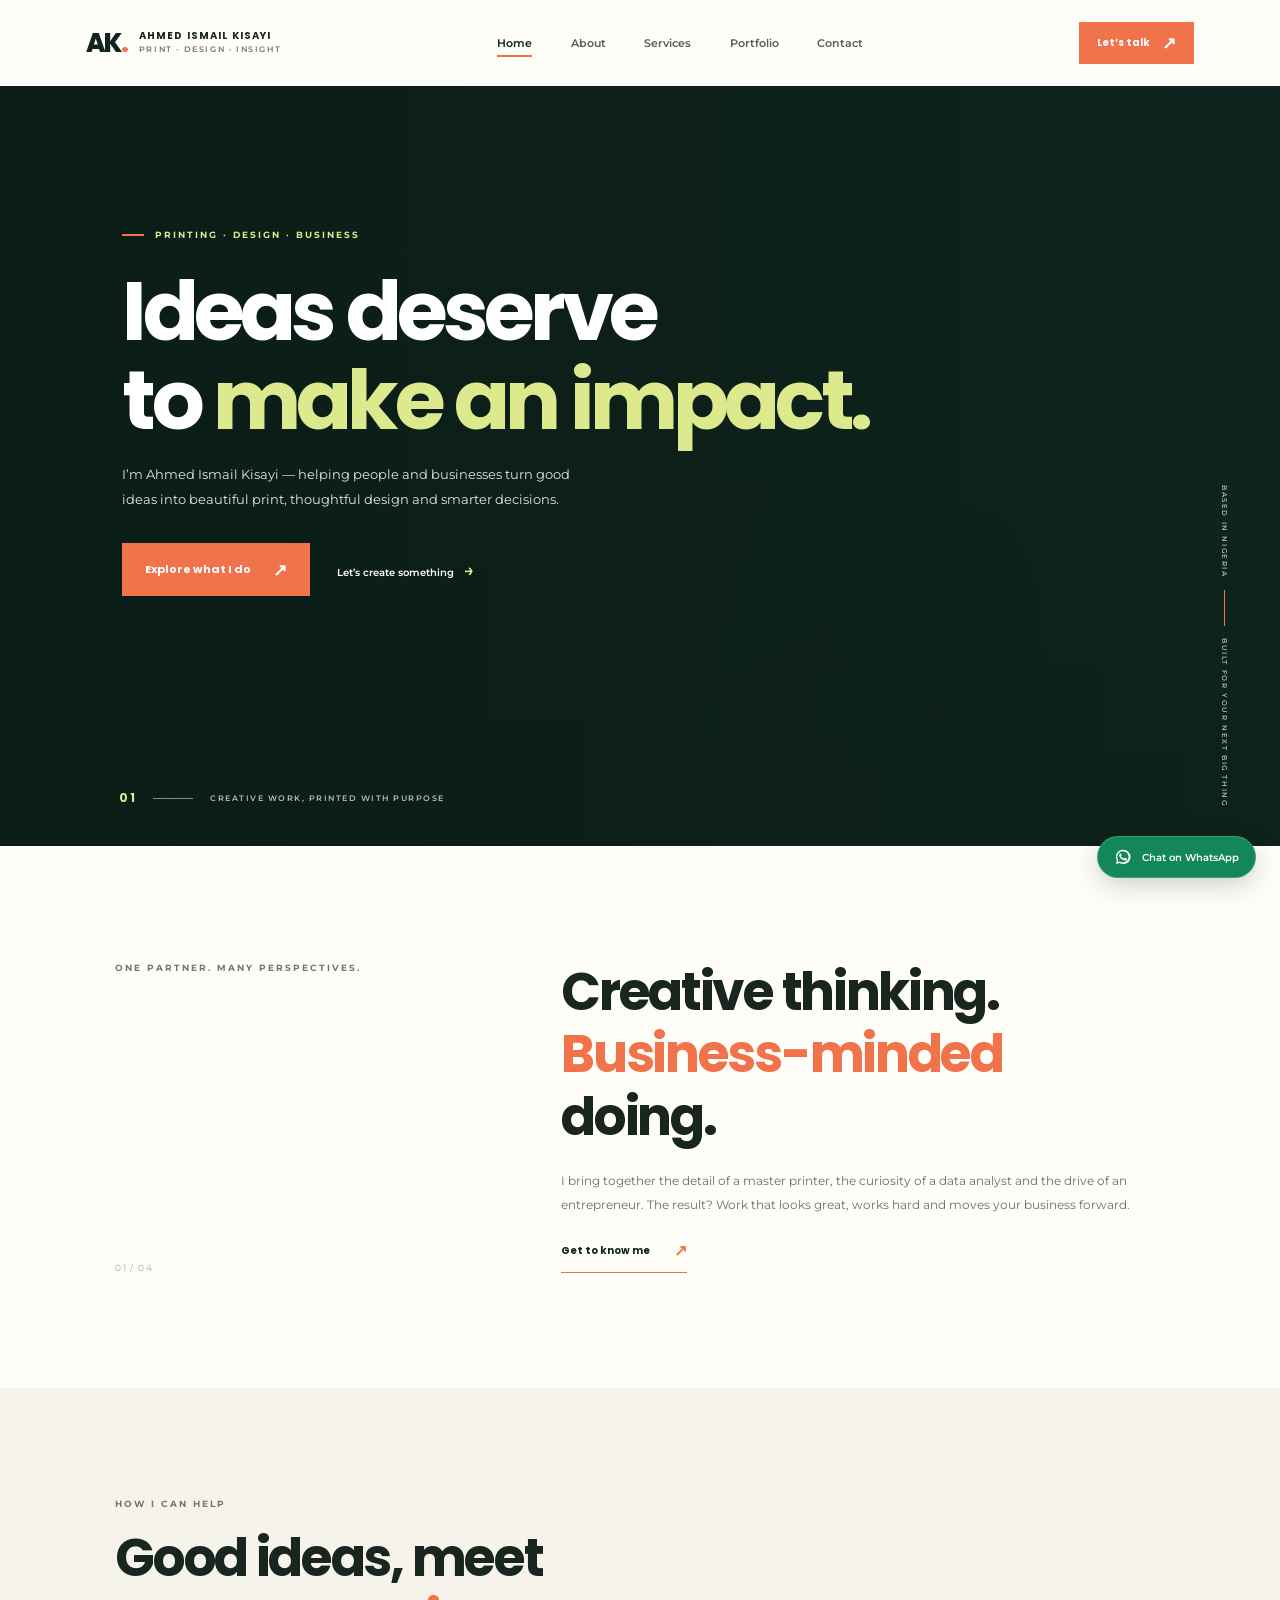
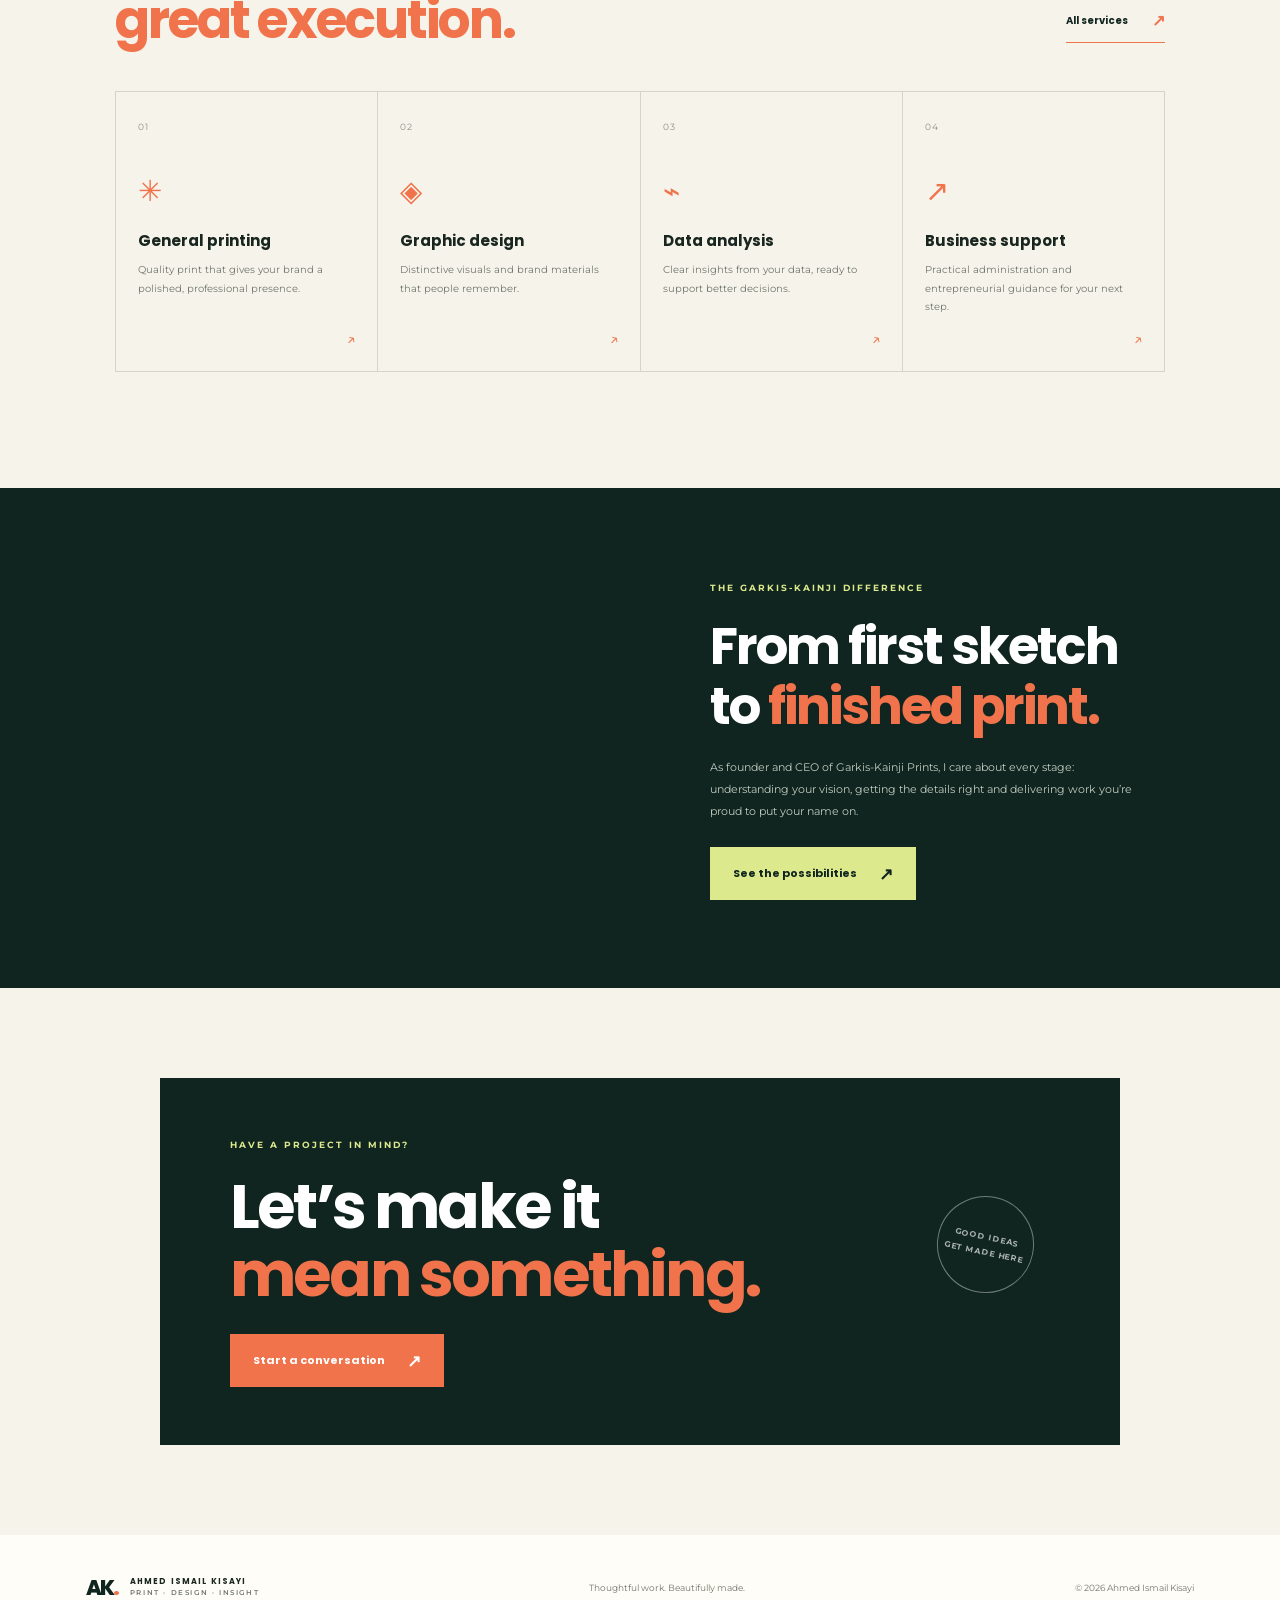
==== index.html @ 444ff862 "first commit" ====
<!doctype html>
<html lang="en">
<head>
  <meta charset="utf-8">
  <meta name="viewport" content="width=device-width, initial-scale=1">
  <meta name="theme-color" content="#10251f">
  <meta name="description" content="Meet Ahmed Ismail Kisayi — data analyst, graphic designer, master printer, entrepreneur and founder of Garkis-Kainji Prints.">
  <title>Ahmed Ismail Kisayi | Creative business, made clearer</title>
  <link rel="preconnect" href="https://fonts.googleapis.com">
  <link rel="preconnect" href="https://fonts.gstatic.com" crossorigin>
  <link href="https://fonts.googleapis.com/css2?family=Montserrat:wght@400;500;600;700;800&family=Poppins:wght@400;500;600;700;800&display=swap" rel="stylesheet">
  <link rel="stylesheet" href="styles.css">
  <script src="script.js" defer></script>
</head>
<body data-page="home">
  <header class="site-header">
    <a class="brand" href="index.html" aria-label="Ahmed Ismail Kisayi home"><span class="brand-mark">AK<span>.</span></span><span class="brand-name">AHMED ISMAIL KISAYI<small>PRINT · DESIGN · INSIGHT</small></span></a>
    <button class="menu-toggle" aria-label="Open navigation" aria-expanded="false"><span></span><span></span></button>
    <nav class="main-nav" aria-label="Main navigation">
      <a class="active" href="index.html">Home</a><a href="about.html">About</a><a href="services.html">Services</a><a href="portfolio.html">Portfolio</a><a href="contact.html">Contact</a>
    </nav>
    <button class="button button-small header-cta" data-open-contact>Let’s talk <span>↗</span></button>
  </header>
  <main>
    <section class="hero">
      <div class="hero-slides" aria-hidden="true">
        <div class="hero-slide is-active" style="background-image:url('https://images.unsplash.com/photo-1504274066651-8d31a536b11a?auto=format&fit=crop&w=2000&q=85')"></div>
        <div class="hero-slide" style="background-image:url('https://images.unsplash.com/photo-1544816155-12df9643f363?auto=format&fit=crop&w=2000&q=85')"></div>
        <div class="hero-slide" style="background-image:url('https://images.unsplash.com/photo-1611532736597-de2d4265fba3?auto=format&fit=crop&w=2000&q=85')"></div>
      </div>
      <div class="hero-shade"></div>
      <div class="hero-content">
        <p class="eyebrow hero-eyebrow"><span></span> PRINTING · DESIGN · BUSINESS</p>
        <h1>Ideas deserve<br>to <em>make an impact.</em></h1>
        <p class="hero-copy">I’m Ahmed Ismail Kisayi — helping people and businesses turn good ideas into beautiful print, thoughtful design and smarter decisions.</p>
        <div class="hero-actions"><a class="button" href="services.html">Explore what I do <span>↗</span></a><button class="text-button" data-open-contact>Let’s create something <span>→</span></button></div>
        <div class="hero-index"><span class="slide-count">01</span><span class="slide-rule"></span><span>CREATIVE WORK, PRINTED WITH PURPOSE</span></div>
      </div>
      <div class="hero-aside"><span>BASED IN NIGERIA</span><span class="aside-line"></span><span>BUILT FOR YOUR NEXT BIG THING</span></div>
    </section>
    <section class="intro section-pad">
      <div class="intro-label reveal"><span class="eyebrow">ONE PARTNER. MANY PERSPECTIVES.</span><span class="section-number">01 / 04</span></div>
      <div class="intro-main reveal"><h2>Creative thinking.<br><em>Business-minded</em> doing.</h2><p>I bring together the detail of a master printer, the curiosity of a data analyst and the drive of an entrepreneur. The result? Work that looks great, works hard and moves your business forward.</p><a class="inline-link" href="about.html">Get to know me <span>↗</span></a></div>
    </section>
    <section class="services-preview section-pad">
      <div class="section-heading reveal"><div><span class="eyebrow">HOW I CAN HELP</span><h2>Good ideas, meet<br><em>great execution.</em></h2></div><a class="inline-link" href="services.html">All services <span>↗</span></a></div>
      <div class="service-grid">
        <a class="service-card reveal" href="services.html#printing"><span class="service-no">01</span><span class="service-icon">✳</span><h3>General printing</h3><p>Quality print that gives your brand a polished, professional presence.</p><span class="card-arrow">↗</span></a>
        <a class="service-card reveal" href="services.html#design"><span class="service-no">02</span><span class="service-icon">◈</span><h3>Graphic design</h3><p>Distinctive visuals and brand materials that people remember.</p><span class="card-arrow">↗</span></a>
        <a class="service-card reveal" href="services.html#data"><span class="service-no">03</span><span class="service-icon">⌁</span><h3>Data analysis</h3><p>Clear insights from your data, ready to support better decisions.</p><span class="card-arrow">↗</span></a>
        <a class="service-card reveal" href="services.html#business"><span class="service-no">04</span><span class="service-icon">↗</span><h3>Business support</h3><p>Practical administration and entrepreneurial guidance for your next step.</p><span class="card-arrow">↗</span></a>
      </div>
    </section>
    <section class="feature-band">
      <div class="feature-photo" role="img" aria-label="Creative workspace with printed materials"></div>
      <div class="feature-copy reveal"><span class="eyebrow">THE GARKIS-KAINJI DIFFERENCE</span><h2>From first sketch<br>to <em>finished print.</em></h2><p>As founder and CEO of Garkis-Kainji Prints, I care about every stage: understanding your vision, getting the details right and delivering work you’re proud to put your name on.</p><a class="button button-light" href="portfolio.html">See the possibilities <span>↗</span></a></div>
    </section>
    <section class="closing-cta section-pad">
      <div class="closing-inner reveal"><span class="eyebrow">HAVE A PROJECT IN MIND?</span><h2>Let’s make it<br><em>mean something.</em></h2><button class="button" data-open-contact>Start a conversation <span>↗</span></button><span class="closing-stamp">GOOD IDEAS<br>GET MADE HERE</span></div>
    </section>
  </main>
  <footer class="site-footer"><a class="brand footer-brand" href="index.html"><span class="brand-mark">AK<span>.</span></span><span class="brand-name">AHMED ISMAIL KISAYI<small>PRINT · DESIGN · INSIGHT</small></span></a><p>Thoughtful work. Beautifully made.</p><span>© <span data-year></span> Ahmed Ismail Kisayi</span></footer>
  <a class="whatsapp-float" href="https://wa.me/2347030203622" target="_blank" rel="noopener noreferrer" aria-label="Chat with Ahmed on WhatsApp at 07030203622"><span class="whatsapp-icon" aria-hidden="true"><svg viewBox="0 0 32 32" focusable="false"><path d="M16 3.2A12.5 12.5 0 0 0 5.2 22L3.5 28.5l6.7-1.7A12.7 12.7 0 1 0 16 3.2Zm0 22.5a10 10 0 0 1-5.1-1.4l-.4-.2-3.9 1 1-3.8-.3-.4A10 10 0 1 1 16 25.7Zm5.5-7.4c-.3-.2-1.9-.9-2.2-1s-.5-.2-.7.2-.8 1-1 1.2-.4.2-.7 0a8.4 8.4 0 0 1-2.6-1.6 9.5 9.5 0 0 1-1.8-2.2c-.2-.3 0-.5.2-.7l.5-.5c.2-.2.2-.4.3-.6.1-.2 0-.4 0-.6s-.7-1.7-1-2.3c-.2-.6-.5-.5-.7-.5h-.6c-.2 0-.6.1-.9.4s-1.2 1.2-1.2 2.8 1.2 3.2 1.4 3.4c.2.2 2.4 3.7 5.8 5.1.8.4 1.5.6 2 .7.9.3 1.7.2 2.3.1.7-.1 1.9-.8 2.2-1.5.3-.8.3-1.4.2-1.5s-.2-.2-.5-.4Z"/></svg></span><span>Chat on WhatsApp</span></a>
  <div class="contact-modal" role="dialog" aria-modal="true" aria-labelledby="modal-title" aria-hidden="true"><div class="modal-backdrop" data-close-contact></div><div class="modal-card"><button class="modal-close" aria-label="Close contact form" data-close-contact>×</button><span class="eyebrow">LET’S TALK ABOUT IT</span><h2 id="modal-title">What are you<br><em>bringing to life?</em></h2><p>Tell me a little about your project and I’ll get back to you.</p><form class="contact-form"><label>Your name<input name="name" autocomplete="name" required placeholder="Name"></label><label>Email address<input type="email" name="email" autocomplete="email" required placeholder="you@example.com"></label><label>What do you have in mind?<textarea name="message" rows="3" required placeholder="A print project, design, data question..."></textarea></label><button class="button" type="submit">Send via WhatsApp <span>↗</span></button><small class="form-note">Your message opens in WhatsApp so you can send it directly.</small></form></div></div>
</body>
</html>
---- styles.css ----
:root {
  --forest: #10251f;
  --forest-soft: #18342c;
  --cream: #f6f3ea;
  --paper: #fffdf7;
  --orange: #f0734c;
  --orange-dark: #d95835;
  --lime: #dce98c;
  --ink: #19251f;
  --muted: #71776e;
  --line: rgba(25, 37, 31, .15);
  --heading: "Poppins", sans-serif;
  --body: "Montserrat", sans-serif;
}
* { box-sizing: border-box; }
html { scroll-behavior: smooth; }
body { margin: 0; background: var(--paper); color: var(--ink); font-family: var(--body); -webkit-font-smoothing: antialiased; }
body.modal-open, body.menu-open { overflow: hidden; }
a { color: inherit; text-decoration: none; }
button, input, textarea, select { font: inherit; }
button { cursor: pointer; }
.site-header { height: 86px; padding: 0 6.7%; display: flex; align-items: center; justify-content: space-between; position: relative; z-index: 20; background: var(--paper); }
.brand { display: inline-flex; align-items: center; gap: 12px; }
.brand-mark { font: 800 26px/1 var(--heading); letter-spacing: -2px; color: var(--forest); }
.brand-mark > span { color: var(--orange); }
.brand-name { font: 700 10px/1.45 var(--heading); letter-spacing: 1.15px; }
.brand-name small { display: block; color: var(--muted); font: 600 8px/1.7 var(--body); letter-spacing: 1.6px; }
.main-nav { display: flex; align-items: center; gap: clamp(20px, 3vw, 43px); }
.main-nav a { position: relative; padding: 9px 0; color: #526057; font-size: 11px; font-weight: 600; transition: color .2s ease; }
.main-nav a::after { position: absolute; content: ""; bottom: 2px; left: 0; width: 0; height: 2px; background: var(--orange); transition: width .25s ease; }
.main-nav a:hover, .main-nav a.active { color: var(--forest); }
.main-nav a:hover::after, .main-nav a.active::after { width: 100%; }
.button { min-height: 53px; padding: 0 23px; border: 0; background: var(--orange); color: #fff; display: inline-flex; align-items: center; justify-content: center; gap: 22px; font: 700 11px var(--heading); transition: background .2s ease, transform .2s ease, box-shadow .2s ease; }
.button:hover { background: var(--orange-dark); transform: translateY(-2px); box-shadow: 0 9px 24px #d958352c; }
.button > span { font-size: 17px; }
.button-small { min-height: 42px; padding: 0 18px; gap: 12px; font-size: 10px; }
.menu-toggle { display: none; }
.hero { min-height: 670px; height: min(760px, calc(100svh - 86px)); position: relative; overflow: hidden; color: #fff; background: var(--forest); }
.hero-slides, .hero-slide, .hero-shade { position: absolute; inset: 0; }
.hero-slide { opacity: 0; background-size: cover; background-position: center; transform: scale(1.04); transition: opacity 1.1s ease, transform 7s ease; }
.hero-slide.is-active { opacity: 1; transform: scale(1); }
.hero-shade { background: linear-gradient(90deg, rgba(10, 28, 22, .9) 0%, rgba(10, 28, 22, .67) 45%, rgba(10, 28, 22, .1) 100%), linear-gradient(0deg, rgba(10, 28, 22, .28), transparent 50%); }
.hero-content { position: relative; z-index: 1; max-width: 1240px; height: 100%; margin: auto; padding: 142px 8% 100px; }
.eyebrow { font-size: 9px; font-weight: 700; letter-spacing: 2px; line-height: 1.6; }
.hero-eyebrow { color: var(--lime); display: flex; align-items: center; gap: 11px; }
.hero-eyebrow > span { width: 22px; height: 2px; background: var(--orange); }
h1, h2, h3, p { margin-top: 0; }
h1, h2, h3 { font-family: var(--heading); }
.hero h1, .page-hero h1 { margin: 25px 0 18px; font-size: clamp(50px, 6.5vw, 86px); line-height: 1.06; letter-spacing: -4.8px; }
h1 em, h2 em, blockquote em { color: var(--orange); font-style: normal; }
.hero h1 em, .page-hero h1 em { color: var(--lime); }
.hero-copy { max-width: 460px; color: #e3e8df; font-size: 13px; line-height: 1.95; }
.hero-actions { display: flex; align-items: center; gap: 27px; margin-top: 31px; }
.text-button { border: 0; background: none; padding: 10px 0; color: inherit; font: 600 10px var(--body); }
.text-button span { color: var(--lime); font-size: 17px; margin-left: 7px; }
.hero-index { position: absolute; bottom: 39px; left: 8%; display: flex; align-items: center; gap: 17px; color: #ffffffb5; font: 600 8px var(--body); letter-spacing: 1.5px; }
.slide-count { color: var(--lime); font: 700 12px var(--heading); }
.slide-rule { width: 40px; height: 1px; background: #ffffff80; }
.hero-aside { position: absolute; right: 4%; bottom: 40px; display: flex; align-items: center; gap: 12px; writing-mode: vertical-rl; color: #ffffffa6; font: 600 7px var(--body); letter-spacing: 1.6px; }
.aside-line { height: 36px; width: 1px; background: var(--orange); }
.section-pad { padding: 115px 9%; }
.intro { display: grid; grid-template-columns: .75fr 1.25fr; gap: 8%; }
.intro-label { display: flex; flex-direction: column; justify-content: space-between; align-items: flex-start; }
.intro-label .eyebrow { color: var(--muted); }
.section-number { color: #a2a69f; font-size: 9px; letter-spacing: 1.4px; }
.intro-main h2, .section-heading h2, .about-copy h2, .contact-details h2 { font-size: clamp(34px, 4.2vw, 52px); letter-spacing: -2.3px; line-height: 1.2; margin: 0 0 21px; }
.intro-main p, .about-copy p, .contact-details > p { max-width: 590px; color: #687067; font-size: 12px; line-height: 2; }
.inline-link { display: inline-flex; gap: 24px; align-items: center; padding: 9px 0; border-bottom: 1px solid var(--orange); color: var(--forest); font: 700 10px var(--heading); }
.inline-link span { color: var(--orange); font-size: 16px; }
.services-preview { background: var(--cream); padding-top: 104px; padding-bottom: 116px; }
.section-heading { display: flex; justify-content: space-between; align-items: end; margin-bottom: 40px; }
.section-heading .eyebrow { color: var(--muted); }
.section-heading h2 { margin: 15px 0 0; }
.section-heading > .inline-link { margin-bottom: 8px; }
.service-grid { display: grid; grid-template-columns: repeat(4, 1fr); border-top: 1px solid var(--line); border-left: 1px solid var(--line); }
.service-card { min-height: 280px; padding: 23px 22px 25px; border-right: 1px solid var(--line); border-bottom: 1px solid var(--line); position: relative; transition: background .3s ease, transform .3s ease; }
.service-card:hover { background: var(--paper); transform: translateY(-5px); }
.service-no { color: #8b9289; font-size: 9px; letter-spacing: 1px; }
.service-icon { display: block; margin-top: 36px; color: var(--orange); font: 400 29px var(--heading); }
.service-card h3 { margin: 16px 0 9px; font-size: 15px; }
.service-card p { color: var(--muted); font-size: 10px; line-height: 1.85; }
.card-arrow { position: absolute; right: 21px; bottom: 22px; color: var(--orange); font-size: 17px; }
.feature-band { display: grid; grid-template-columns: 1fr 1fr; min-height: 500px; background: var(--forest); color: white; }
.feature-photo { min-height: 430px; background: url("https://images.unsplash.com/photo-1494438639946-1ebd1d20bf85?auto=format&fit=crop&w=1200&q=85") center/cover; }
.feature-copy { align-self: center; padding: 75px 11%; }
.feature-copy .eyebrow { color: var(--lime); }
.feature-copy h2 { margin: 20px 0; font-size: clamp(36px, 4vw, 52px); line-height: 1.18; letter-spacing: -2px; }
.feature-copy p { color: #c0cbc1; max-width: 430px; font-size: 11px; line-height: 2; margin-bottom: 25px; }
.button-light { background: var(--lime); color: var(--forest); }
.button-light:hover { background: #e9f5a9; }
.closing-cta { padding-top: 90px; padding-bottom: 90px; background: var(--cream); }
.closing-inner { position: relative; max-width: 960px; margin: auto; padding: 55px 70px 58px; background: var(--forest); color: white; overflow: hidden; }
.closing-inner .eyebrow { color: var(--lime); }
.closing-inner h2 { margin: 20px 0 25px; font-size: clamp(39px, 5vw, 62px); line-height: 1.1; letter-spacing: -2.8px; }
.closing-stamp { position: absolute; right: 9%; top: 32%; border: 1px solid #ffffff65; width: 97px; height: 97px; border-radius: 50%; display: grid; place-content: center; text-align: center; font: 700 8px/1.8 var(--body); letter-spacing: 1px; color: #ffffffa6; transform: rotate(12deg); }
.site-footer { min-height: 105px; padding: 24px 6.7%; display: flex; align-items: center; justify-content: space-between; gap: 20px; background: var(--paper); }
.footer-brand .brand-mark { font-size: 21px; }
.footer-brand .brand-name { font-size: 8px; }
.footer-brand .brand-name small { font-size: 7px; }
.site-footer > p, .site-footer > span { margin: 0; color: var(--muted); font-size: 9px; }
.whatsapp-float { position: fixed; z-index: 15; right: 24px; bottom: 22px; display: flex; align-items: center; gap: 10px; padding: 11px 16px; border: 1px solid #ffffff30; border-radius: 30px; background: #13875a; color: white; font: 600 10px var(--body); box-shadow: 0 8px 24px #10251f30; transition: transform .2s ease, background .2s ease; }
.whatsapp-float:hover { transform: translateY(-3px); background: #0c754b; }
.whatsapp-icon { display: inline-flex; width: 18px; height: 18px; }
.whatsapp-icon svg { width: 100%; height: 100%; fill: currentColor; }
.page-hero { min-height: 470px; padding: 106px 10% 80px; position: relative; overflow: hidden; display: flex; align-items: center; color: white; background-color: var(--forest); background-position: center; background-size: cover; }
.page-hero::before { content: ""; position: absolute; inset: 0; background: linear-gradient(90deg, rgba(10,28,22,.91), rgba(10,28,22,.58) 64%, rgba(10,28,22,.25)); }
.about-hero { background-image: url("https://images.unsplash.com/photo-1513364776144-60967b0f800f?auto=format&fit=crop&w=1800&q=85"); }
.services-hero { background-image: url("https://images.unsplash.com/photo-1544816155-12df9643f363?auto=format&fit=crop&w=1800&q=85"); }
.portfolio-hero { background-image: url("https://images.unsplash.com/photo-1504274066651-8d31a536b11a?auto=format&fit=crop&w=1800&q=85"); }
.contact-hero { background-image: url("https://images.unsplash.com/photo-1497366754035-f200968a6e72?auto=format&fit=crop&w=1800&q=85"); }
.page-hero-content { position: relative; z-index: 1; }
.page-hero-content .eyebrow { color: var(--lime); }
.page-hero h1 { font-size: clamp(48px, 6vw, 74px); margin: 18px 0 13px; }
.page-hero-content > p { max-width: 470px; color: #e0e7df; font-size: 12px; line-height: 1.9; }
.page-hero-index { position: absolute; z-index: 1; right: 9%; bottom: 36px; color: #ffffffa3; font: 700 8px var(--body); letter-spacing: 1.5px; }
.about-story { display: grid; grid-template-columns: .9fr 1.1fr; align-items: center; gap: 9%; }
.about-image { min-height: 440px; background: url("https://images.unsplash.com/photo-1513364776144-60967b0f800f?auto=format&fit=crop&w=1100&q=85") center/cover; }
.about-copy .eyebrow, .contact-details .eyebrow { color: var(--muted); }
.about-copy h2 { margin-top: 18px; }
.about-copy p { font-size: 11px; margin-bottom: 14px; }
.about-copy .inline-link { margin-top: 12px; }
.values-section { background: var(--cream); }
.values-grid { display: grid; grid-template-columns: repeat(3,1fr); border-top: 1px solid var(--line); }
.value-card { padding: 24px 28px 12px 0; }
.value-card + .value-card { padding-left: 28px; border-left: 1px solid var(--line); }
.value-card > span { color: var(--orange); font: 700 10px var(--heading); }
.value-card h3 { margin: 25px 0 10px; font-size: 17px; }
.value-card p { max-width: 260px; color: var(--muted); font-size: 10px; line-height: 1.9; }
.about-quote { padding: 95px 20px 100px; text-align: center; background: var(--forest); color: white; }
.quote-mark { color: var(--orange); font: 700 66px/1 var(--heading); }
.about-quote blockquote { margin: 13px auto 24px; font: 600 clamp(27px, 4vw, 43px)/1.35 var(--heading); letter-spacing: -1px; }
.about-quote .eyebrow { color: var(--lime); }
.services-detail { padding-top: 55px; padding-bottom: 70px; }
.service-detail { display: grid; grid-template-columns: 42px 1fr .8fr; gap: 4%; align-items: center; padding: 58px 0; border-bottom: 1px solid var(--line); scroll-margin-top: 20px; }
.service-detail.reverse { grid-template-columns: 42px .8fr 1fr; }
.service-detail.reverse > div:nth-child(2) { grid-column: 3; grid-row: 1; }
.service-detail.reverse .detail-image { grid-column: 2; grid-row: 1; }
.detail-number { align-self: start; padding-top: 3px; color: var(--orange); font: 700 11px var(--heading); }
.service-detail .eyebrow { color: var(--muted); font-size: 8px; }
.service-detail h2 { margin: 12px 0; font-size: 30px; letter-spacing: -1px; }
.service-detail p { max-width: 465px; margin-bottom: 15px; color: var(--muted); font-size: 10px; line-height: 1.9; }
.service-detail ul { display: grid; grid-template-columns: repeat(2, 1fr); gap: 9px 14px; padding: 0; list-style: none; }
.service-detail li { color: #4f5950; font-size: 9px; line-height: 1.6; }
.service-detail li::before { content: "↗"; margin-right: 7px; color: var(--orange); }
.detail-image { min-height: 280px; background-position: center; background-size: cover; }
.print-image { background-image: url("https://images.unsplash.com/photo-1544816155-12df9643f363?auto=format&fit=crop&w=1000&q=85"); }
.design-image { background-image: url("https://images.unsplash.com/photo-1504274066651-8d31a536b11a?auto=format&fit=crop&w=1000&q=85"); }
.data-image { background-image: url("https://images.unsplash.com/photo-1460925895917-afdab827c52f?auto=format&fit=crop&w=1000&q=85"); }
.business-image { background-image: url("https://images.unsplash.com/photo-1497366754035-f200968a6e72?auto=format&fit=crop&w=1000&q=85"); }
.portfolio-intro { display: grid; grid-template-columns: 1fr 1fr; gap: 10%; align-items: end; padding-bottom: 50px; }
.portfolio-intro .eyebrow { color: var(--muted); }
.portfolio-intro h2 { margin: 15px 0 0; font-size: clamp(34px,4.3vw,51px); line-height: 1.2; letter-spacing: -2px; }
.portfolio-intro > p { max-width: 470px; margin-bottom: 4px; color: var(--muted); font-size: 11px; line-height: 2; }
.portfolio-grid { display: grid; grid-template-columns: 1fr 1fr; gap: 65px 30px; padding-top: 20px; padding-bottom: 100px; }
.portfolio-item { min-width: 0; }
.portfolio-large { padding-top: 90px; }
.portfolio-wide { grid-column: 1 / -1; width: 74%; margin: 0 auto; }
.portfolio-image { min-height: 340px; background-position: center; background-size: cover; transition: transform .5s ease; }
.portfolio-item:hover .portfolio-image { transform: scale(.985); }
.portfolio-large .portfolio-image { min-height: 410px; }
.portfolio-wide .portfolio-image { min-height: 400px; }
.work-one { background-image: url("https://images.unsplash.com/photo-1504274066651-8d31a536b11a?auto=format&fit=crop&w=1200&q=85"); }
.work-two { background-image: url("https://images.unsplash.com/photo-1544816155-12df9643f363?auto=format&fit=crop&w=1200&q=85"); }
.work-three { background-image: url("https://images.unsplash.com/photo-1513364776144-60967b0f800f?auto=format&fit=crop&w=1200&q=85"); }
.work-four { background-image: url("https://images.unsplash.com/photo-1494438639946-1ebd1d20bf85?auto=format&fit=crop&w=1400&q=85"); }
.portfolio-caption { padding-top: 16px; }
.portfolio-caption > span { color: var(--muted); font-size: 8px; font-weight: 700; letter-spacing: 1.3px; }
.portfolio-caption h3 { margin: 8px 0 0; font-size: 17px; }
.portfolio-note { padding: 75px 20px; text-align: center; background: var(--cream); }
.portfolio-note .eyebrow { color: var(--muted); }
.portfolio-note h2 { margin: 18px 0 23px; font-size: clamp(34px,4vw,49px); line-height: 1.2; letter-spacing: -2px; }
.contact-layout { display: grid; grid-template-columns: .9fr 1.1fr; gap: 12%; align-items: start; }
.contact-details h2 { margin: 18px 0; }
.contact-details > p { margin-bottom: 30px; }
.contact-method { display: flex; align-items: center; gap: 15px; margin: 23px 0; }
.contact-method-icon { width: 43px; height: 43px; display: grid; place-content: center; border: 1px solid var(--line); color: var(--orange); font-size: 18px; }
.contact-method small, .contact-method strong { display: block; }
.contact-method small { margin-bottom: 5px; color: var(--muted); font-size: 8px; font-weight: 700; letter-spacing: 1.2px; }
.contact-method strong { font: 600 11px var(--heading); }
.contact-popup-link { margin-top: 17px; color: var(--forest); font-size: 9px; }
.contact-popup-link span { color: var(--orange); font-size: 9px; }
.contact-form { display: grid; gap: 16px; }
.contact-form label { display: grid; gap: 8px; color: var(--forest); font: 700 9px var(--heading); }
.contact-form input, .contact-form textarea, .contact-form select { width: 100%; border: 1px solid #dcded5; border-radius: 0; outline: none; background: #fffefa; padding: 13px 14px; color: var(--ink); font: 500 10px var(--body); transition: border-color .2s ease; }
.contact-form input:focus, .contact-form textarea:focus, .contact-form select:focus { border-color: var(--orange); }
.contact-form textarea { resize: vertical; min-height: 85px; }
.contact-form input::placeholder, .contact-form textarea::placeholder { color: #9da298; }
.contact-form .button { justify-self: start; }
.form-note { color: var(--muted); font-size: 8px; line-height: 1.7; }
.contact-banner { min-height: 350px; display: grid; grid-template-columns: 1fr 1fr; background: var(--forest); color: white; }
.contact-banner-photo { background: url("https://images.unsplash.com/photo-1494438639946-1ebd1d20bf85?auto=format&fit=crop&w=1200&q=85") center/cover; }
.contact-banner > div:last-child { align-self: center; padding: 45px 12%; }
.contact-banner .eyebrow { color: var(--lime); }
.contact-banner h2 { margin: 18px 0; font-size: 42px; line-height: 1.15; letter-spacing: -1.5px; }
.contact-banner .inline-link { color: white; }
.contact-modal { position: fixed; z-index: 50; inset: 0; display: grid; place-items: center; padding: 24px; visibility: hidden; opacity: 0; transition: opacity .25s ease, visibility .25s ease; }
.contact-modal.is-open { visibility: visible; opacity: 1; }
.modal-backdrop { position: absolute; inset: 0; background: #0b1d17c9; backdrop-filter: blur(5px); }
.modal-card { position: relative; width: min(100%, 500px); max-height: 90vh; overflow-y: auto; padding: 37px 42px 34px; background: var(--paper); transform: translateY(15px); transition: transform .25s ease; }
.contact-modal.is-open .modal-card { transform: translateY(0); }
.modal-close { position: absolute; right: 17px; top: 14px; border: 0; background: none; color: var(--forest); font-size: 27px; }
.modal-card > .eyebrow { color: var(--muted); }
.modal-card h2 { margin: 14px 0 9px; font-size: 34px; line-height: 1.15; letter-spacing: -1.7px; }
.modal-card > p { margin-bottom: 20px; color: var(--muted); font-size: 10px; line-height: 1.8; }
.modal-card .contact-form { gap: 12px; }
.modal-card .contact-form input, .modal-card .contact-form textarea { padding: 11px 12px; }
.modal-card .contact-form textarea { min-height: 64px; }
.modal-card .button { min-height: 47px; }
.reveal { opacity: 0; transform: translateY(25px); transition: opacity .65s ease, transform .65s cubic-bezier(.2,.7,.2,1); }
.reveal.is-visible { opacity: 1; transform: translateY(0); }
.service-grid .reveal:nth-child(2), .values-grid .reveal:nth-child(2) { transition-delay: .08s; }
.service-grid .reveal:nth-child(3), .values-grid .reveal:nth-child(3) { transition-delay: .16s; }
.service-grid .reveal:nth-child(4) { transition-delay: .24s; }
@media (prefers-reduced-motion: reduce) {
  *, *::before, *::after { scroll-behavior: auto !important; animation-duration: .01ms !important; animation-iteration-count: 1 !important; transition-duration: .01ms !important; }
  .reveal { opacity: 1; transform: none; }
}
@media (max-width: 900px) {
  .site-header { padding: 0 5%; }
  .main-nav { gap: 19px; }
  .header-cta { padding: 0 13px; }
  .hero-content { padding-left: 7%; }
  .section-pad { padding: 88px 7%; }
  .service-grid { grid-template-columns: repeat(2, 1fr); }
  .service-card { min-height: 245px; }
  .about-story { gap: 6%; }
  .about-image { min-height: 370px; }
  .service-detail, .service-detail.reverse { grid-template-columns: 35px 1fr  .75fr; gap: 3%; }
  .service-detail.reverse > div:nth-child(2) { grid-column: 2; }
  .service-detail.reverse .detail-image { grid-column: 3; }
  .detail-image { min-height: 240px; }
  .contact-layout { gap: 8%; }
}
@media (max-width: 680px) {
  .site-header { height: 72px; padding: 0 22px; }
  .brand { gap: 9px; }
  .brand-mark { font-size: 23px; }
  .brand-name { font-size: 8px; }
  .brand-name small { font-size: 7px; }
  .menu-toggle { width: 40px; height: 40px; display: grid; place-content: center; gap: 6px; border: 0; background: none; order: 3; }
  .menu-toggle span { display: block; width: 21px; height: 2px; background: var(--forest); transition: transform .2s ease; }
  .menu-toggle[aria-expanded="true"] span:first-child { transform: translateY(4px) rotate(45deg); }
  .menu-toggle[aria-expanded="true"] span:last-child { transform: translateY(-4px) rotate(-45deg); }
  .header-cta { margin-left: auto; margin-right: 9px; min-height: 37px; font-size: 9px; }
  .main-nav { position: fixed; z-index: 19; top: 72px; right: 0; left: 0; display: flex; flex-direction: column; align-items: stretch; gap: 0; padding: 10px 25px 25px; background: var(--paper); box-shadow: 0 16px 25px #10251f16; transform: translateY(-10px); visibility: hidden; opacity: 0; transition: opacity .2s ease, transform .2s ease, visibility .2s ease; }
  .main-nav.is-open { visibility: visible; opacity: 1; transform: translateY(0); }
  .main-nav a { padding: 15px 0; border-bottom: 1px solid var(--line); font-size: 12px; }
  .main-nav a::after { display: none; }
  .hero { height: min(700px, calc(100svh - 72px)); min-height: 590px; }
  .hero-shade { background: linear-gradient(90deg, #0a1c16de, #0a1c1685 75%, #0a1c164a), linear-gradient(0deg, #0a1c1650, transparent 45%); }
  .hero-content { padding: 105px 25px 100px; }
  .hero h1 { font-size: clamp(48px, 12vw, 69px); letter-spacing: -3px; }
  .hero-copy { max-width: 400px; font-size: 11px; }
  .hero-actions { align-items: flex-start; flex-direction: column; gap: 8px; }
  .hero-index { left: 25px; bottom: 26px; gap: 11px; font-size: 7px; }
  .hero-aside { right: 13px; bottom: 26px; font-size: 6px; }
  .section-pad { padding: 70px 25px; }
  .intro { grid-template-columns: 1fr; gap: 35px; }
  .intro-label { flex-direction: row; }
  .intro-main h2, .section-heading h2, .about-copy h2, .contact-details h2 { font-size: 36px; }
  .services-preview { padding-top: 70px; padding-bottom: 78px; }
  .section-heading { align-items: flex-start; flex-direction: column; gap: 20px; margin-bottom: 28px; }
  .section-heading > .inline-link { margin: 0; }
  .service-grid { grid-template-columns: repeat(2, 1fr); }
  .service-card { min-height: 235px; padding: 19px 14px 23px; }
  .service-icon { margin-top: 30px; }
  .service-card h3 { font-size: 13px; }
  .service-card p { font-size: 9px; }
  .feature-band { grid-template-columns: 1fr; }
  .feature-photo { min-height: 280px; }
  .feature-copy { padding: 55px 27px; }
  .feature-copy h2 { font-size: 41px; }
  .closing-cta { padding-top: 62px; padding-bottom: 62px; }
  .closing-inner { padding: 39px 26px 40px; }
  .closing-inner h2 { font-size: 43px; }
  .closing-stamp { width: 67px; height: 67px; right: 20px; top: 30px; font-size: 6px; }
  .site-footer { padding: 24px; flex-wrap: wrap; gap: 12px; }
  .site-footer > p { order: 3; width: 100%; }
  .site-footer > span { font-size: 8px; }
  .whatsapp-float { right: 14px; bottom: 13px; padding: 10px 12px; }
  .whatsapp-float > span:last-child { font-size: 9px; }
  .page-hero { min-height: 410px; padding: 90px 25px 70px; }
  .page-hero h1 { font-size: clamp(46px, 11vw, 64px); letter-spacing: -3px; }
  .page-hero-index { right: 25px; bottom: 24px; font-size: 7px; }
  .about-story { grid-template-columns: 1fr; gap: 35px; }
  .about-image { min-height: 300px; }
  .values-section { padding-top: 68px; padding-bottom: 65px; }
  .values-grid { grid-template-columns: 1fr; }
  .value-card, .value-card + .value-card { padding: 20px 0; border: 0; border-bottom: 1px solid var(--line); }
  .value-card h3 { margin: 13px 0 6px; }
  .value-card p { margin-bottom: 0; max-width: 360px; }
  .about-quote { padding: 70px 20px 75px; }
  .about-quote blockquote { font-size: 29px; }
  .services-detail { padding-top: 25px; padding-bottom: 40px; }
  .service-detail, .service-detail.reverse { grid-template-columns: 30px 1fr; gap: 10px; padding: 38px 0; }
  .service-detail.reverse > div:nth-child(2), .service-detail.reverse .detail-image { grid-column: 2; grid-row: auto; }
  .service-detail .detail-image, .service-detail.reverse .detail-image { grid-column: 2; min-height: 230px; margin-top: 7px; }
  .service-detail h2 { font-size: 27px; }
  .service-detail ul { gap: 8px; }
  .service-detail li { font-size: 8px; }
  .portfolio-intro { grid-template-columns: 1fr; gap: 20px; padding-bottom: 30px; }
  .portfolio-grid { grid-template-columns: 1fr; gap: 38px; padding-top: 10px; padding-bottom: 65px; }
  .portfolio-large { padding-top: 0; }
  .portfolio-wide { grid-column: auto; width: auto; }
  .portfolio-image, .portfolio-large .portfolio-image, .portfolio-wide .portfolio-image { min-height: 280px; }
  .portfolio-caption h3 { font-size: 15px; }
  .portfolio-note { padding: 60px 20px; }
  .portfolio-note h2 { font-size: 37px; }
  .contact-layout { grid-template-columns: 1fr; gap: 38px; }
  .contact-banner { grid-template-columns: 1fr; }
  .contact-banner-photo { min-height: 240px; }
  .contact-banner > div:last-child { padding: 42px 27px; }
  .contact-banner h2 { font-size: 38px; }
  .modal-card { padding: 32px 24px 27px; }
  .modal-card h2 { font-size: 31px; }
}
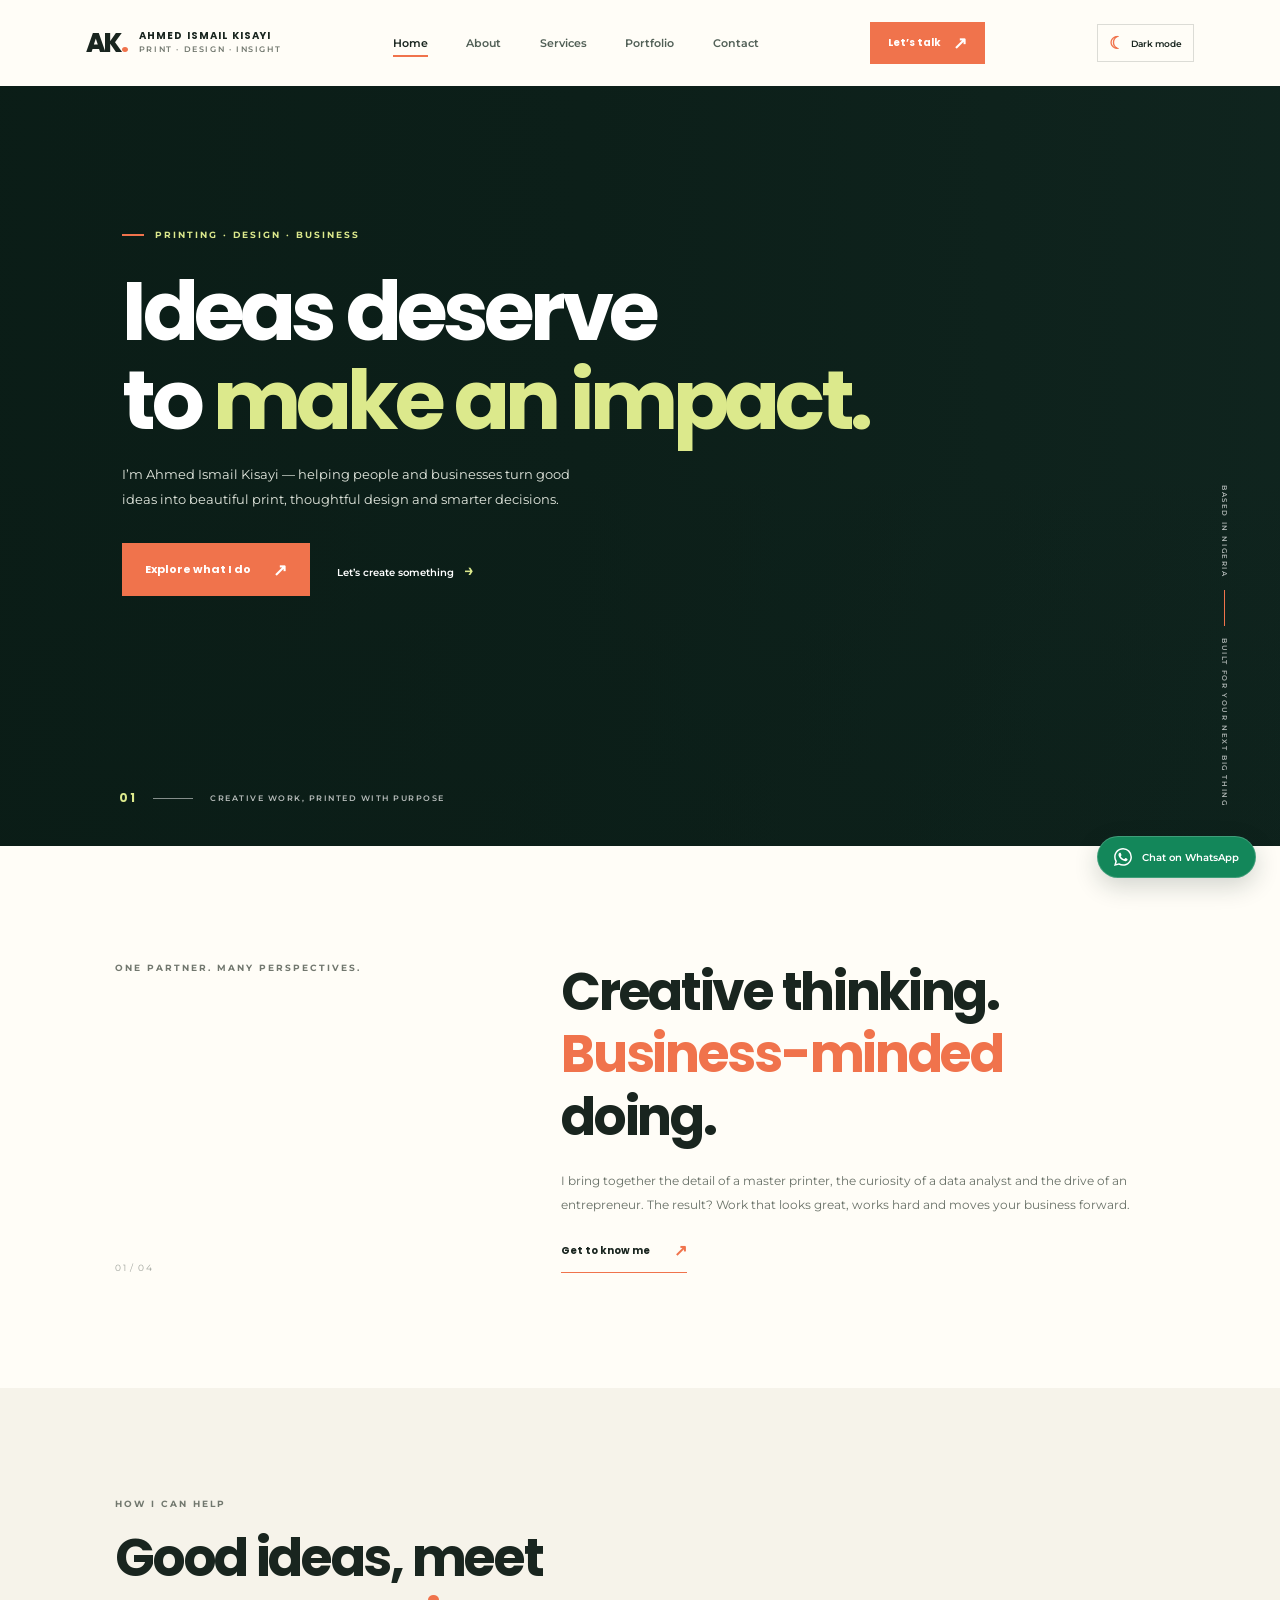
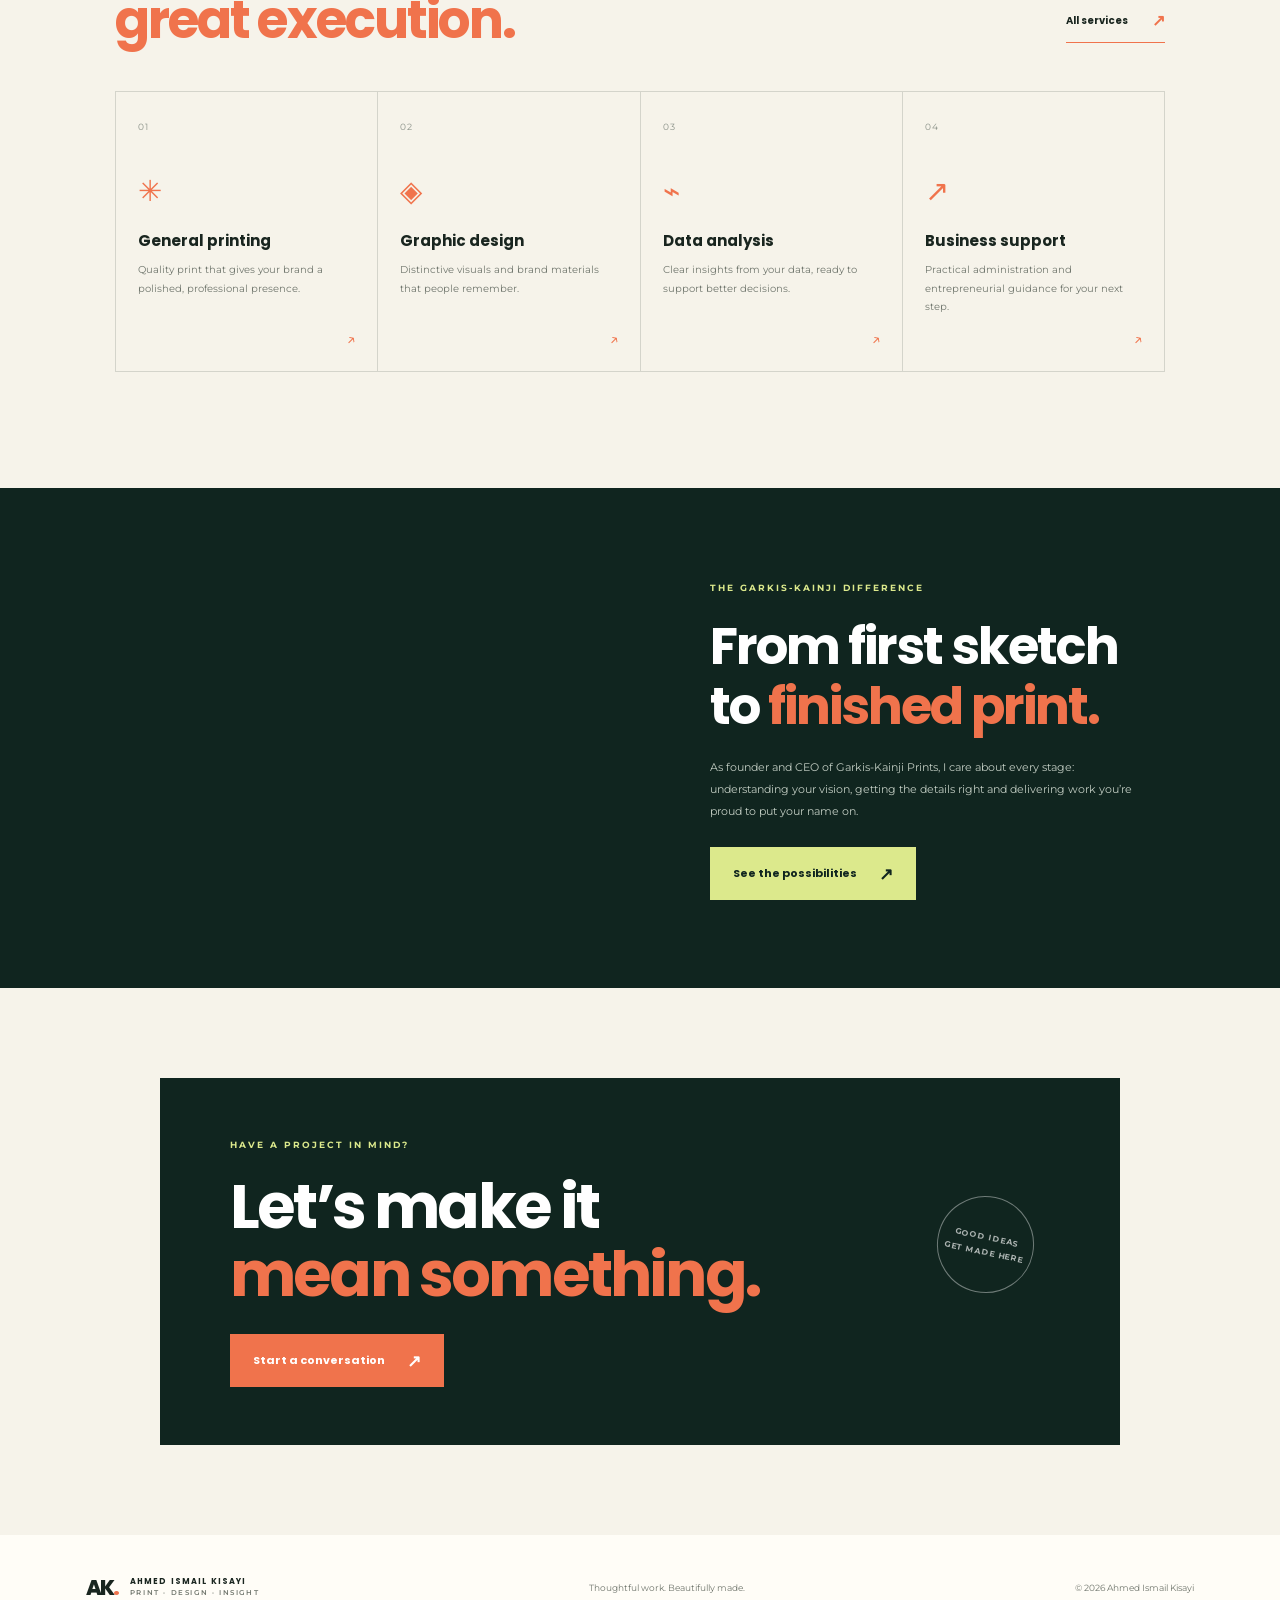
==== commit f44fd081: "Add dark mode toggle functionality and update theme styles" ====
--- a/index.html
+++ b/index.html
@@ -20,6 +20,7 @@
       <a class="active" href="index.html">Home</a><a href="about.html">About</a><a href="services.html">Services</a><a href="portfolio.html">Portfolio</a><a href="contact.html">Contact</a>
     </nav>
     <button class="button button-small header-cta" data-open-contact>Let’s talk <span>↗</span></button>
+    <button class="theme-toggle" type="button" aria-label="Switch to dark mode" title="Switch to dark mode"><span class="theme-toggle-icon" aria-hidden="true">☾</span><span class="theme-toggle-label">Dark mode</span></button>
   </header>
   <main>
     <section class="hero">
--- a/styles.css
+++ b/styles.css
@@ -1,4 +1,5 @@
 :root {
+  color-scheme: light;
   --forest: #10251f;
   --forest-soft: #18342c;
   --cream: #f6f3ea;
@@ -9,31 +10,55 @@
   --ink: #19251f;
   --muted: #71776e;
   --line: rgba(25, 37, 31, .15);
+  --nav-link: #526057;
+  --body-copy: #687067;
+  --service-copy: #4f5950;
+  --form-background: #fffefa;
+  --form-border: #dcded5;
+  --placeholder: #9da298;
   --heading: "Poppins", sans-serif;
   --body: "Montserrat", sans-serif;
 }
+:root[data-theme="dark"] {
+  color-scheme: dark;
+  --paper: #151d19;
+  --cream: #1d2923;
+  --ink: #e8eee8;
+  --muted: #aab5ac;
+  --line: rgba(232, 238, 232, .16);
+  --nav-link: #c1ccc3;
+  --body-copy: #b3beb5;
+  --service-copy: #c3cdc5;
+  --form-background: #1d2923;
+  --form-border: #435148;
+  --placeholder: #87948a;
+}
 * { box-sizing: border-box; }
 html { scroll-behavior: smooth; }
-body { margin: 0; background: var(--paper); color: var(--ink); font-family: var(--body); -webkit-font-smoothing: antialiased; }
+body { margin: 0; background: var(--paper); color: var(--ink); font-family: var(--body); -webkit-font-smoothing: antialiased; transition: background-color .2s ease, color .2s ease; }
 body.modal-open, body.menu-open { overflow: hidden; }
 a { color: inherit; text-decoration: none; }
 button, input, textarea, select { font: inherit; }
 button { cursor: pointer; }
 .site-header { height: 86px; padding: 0 6.7%; display: flex; align-items: center; justify-content: space-between; position: relative; z-index: 20; background: var(--paper); }
 .brand { display: inline-flex; align-items: center; gap: 12px; }
-.brand-mark { font: 800 26px/1 var(--heading); letter-spacing: -2px; color: var(--forest); }
+.brand-mark { font: 800 26px/1 var(--heading); letter-spacing: -2px; color: var(--ink); }
 .brand-mark > span { color: var(--orange); }
 .brand-name { font: 700 10px/1.45 var(--heading); letter-spacing: 1.15px; }
 .brand-name small { display: block; color: var(--muted); font: 600 8px/1.7 var(--body); letter-spacing: 1.6px; }
 .main-nav { display: flex; align-items: center; gap: clamp(20px, 3vw, 43px); }
-.main-nav a { position: relative; padding: 9px 0; color: #526057; font-size: 11px; font-weight: 600; transition: color .2s ease; }
+.main-nav a { position: relative; padding: 9px 0; color: var(--nav-link); font-size: 11px; font-weight: 600; transition: color .2s ease; }
 .main-nav a::after { position: absolute; content: ""; bottom: 2px; left: 0; width: 0; height: 2px; background: var(--orange); transition: width .25s ease; }
-.main-nav a:hover, .main-nav a.active { color: var(--forest); }
+.main-nav a:hover, .main-nav a.active { color: var(--ink); }
 .main-nav a:hover::after, .main-nav a.active::after { width: 100%; }
 .button { min-height: 53px; padding: 0 23px; border: 0; background: var(--orange); color: #fff; display: inline-flex; align-items: center; justify-content: center; gap: 22px; font: 700 11px var(--heading); transition: background .2s ease, transform .2s ease, box-shadow .2s ease; }
 .button:hover { background: var(--orange-dark); transform: translateY(-2px); box-shadow: 0 9px 24px #d958352c; }
 .button > span { font-size: 17px; }
 .button-small { min-height: 42px; padding: 0 18px; gap: 12px; font-size: 10px; }
+.theme-toggle { display: inline-flex; align-items: center; justify-content: center; gap: 7px; min-height: 38px; padding: 0 11px; border: 1px solid var(--line); background: var(--paper); color: var(--ink); font: 600 9px var(--body); white-space: nowrap; transition: background-color .2s ease, color .2s ease, border-color .2s ease; }
+.theme-toggle:hover { border-color: var(--orange); }
+.theme-toggle-icon { color: var(--orange); font-size: 17px; line-height: 1; }
+.theme-toggle:focus-visible { outline: 2px solid var(--orange); outline-offset: 3px; }
 .menu-toggle { display: none; }
 .hero { min-height: 670px; height: min(760px, calc(100svh - 86px)); position: relative; overflow: hidden; color: #fff; background: var(--forest); }
 .hero-slides, .hero-slide, .hero-shade { position: absolute; inset: 0; }
@@ -64,8 +89,8 @@
 .intro-label .eyebrow { color: var(--muted); }
 .section-number { color: #a2a69f; font-size: 9px; letter-spacing: 1.4px; }
 .intro-main h2, .section-heading h2, .about-copy h2, .contact-details h2 { font-size: clamp(34px, 4.2vw, 52px); letter-spacing: -2.3px; line-height: 1.2; margin: 0 0 21px; }
-.intro-main p, .about-copy p, .contact-details > p { max-width: 590px; color: #687067; font-size: 12px; line-height: 2; }
-.inline-link { display: inline-flex; gap: 24px; align-items: center; padding: 9px 0; border-bottom: 1px solid var(--orange); color: var(--forest); font: 700 10px var(--heading); }
+.intro-main p, .about-copy p, .contact-details > p { max-width: 590px; color: var(--body-copy); font-size: 12px; line-height: 2; }
+.inline-link { display: inline-flex; gap: 24px; align-items: center; padding: 9px 0; border-bottom: 1px solid var(--orange); color: var(--ink); font: 700 10px var(--heading); }
 .inline-link span { color: var(--orange); font-size: 16px; }
 .services-preview { background: var(--cream); padding-top: 104px; padding-bottom: 116px; }
 .section-heading { display: flex; justify-content: space-between; align-items: end; margin-bottom: 40px; }
@@ -100,8 +125,8 @@
 .site-footer > p, .site-footer > span { margin: 0; color: var(--muted); font-size: 9px; }
 .whatsapp-float { position: fixed; z-index: 15; right: 24px; bottom: 22px; display: flex; align-items: center; gap: 10px; padding: 11px 16px; border: 1px solid #ffffff30; border-radius: 30px; background: #13875a; color: white; font: 600 10px var(--body); box-shadow: 0 8px 24px #10251f30; transition: transform .2s ease, background .2s ease; }
 .whatsapp-float:hover { transform: translateY(-3px); background: #0c754b; }
-.whatsapp-icon { display: inline-flex; width: 18px; height: 18px; }
-.whatsapp-icon svg { width: 100%; height: 100%; fill: currentColor; }
+.whatsapp-icon { display: inline-flex; width: 18px; height: 18px; background: url("data:image/svg+xml,%3Csvg xmlns='http://www.w3.org/2000/svg' viewBox='0 0 24 24'%3E%3Cpath fill='%23fff' d='M17.472 14.382c-.297-.149-1.758-.867-2.03-.967-.273-.099-.471-.148-.67.15-.197.297-.767.966-.94 1.164-.173.199-.347.223-.644.075-.297-.15-1.255-.463-2.39-1.475-.883-.788-1.48-1.761-1.653-2.059-.173-.297-.018-.458.13-.606.134-.133.298-.347.446-.52.149-.174.198-.298.298-.497.099-.198.05-.371-.025-.52-.075-.149-.669-1.612-.916-2.207-.242-.579-.487-.5-.669-.51-.173-.008-.371-.01-.57-.01-.198 0-.52.074-.792.372-.272.297-1.04 1.016-1.04 2.479 0 1.462 1.065 2.875 1.213 3.074.149.198 2.096 3.2 5.077 4.487.709.306 1.262.489 1.694.625.712.227 1.36.195 1.871.118.571-.085 1.758-.719 2.006-1.413.248-.694.248-1.289.173-1.413-.074-.124-.272-.198-.57-.347m-5.421 7.403h-.004a9.87 9.87 0 01-5.031-1.378l-.361-.214-3.741.982.998-3.648-.235-.374a9.86 9.86 0 01-1.51-5.26c.001-5.45 4.436-9.884 9.888-9.884 2.64 0 5.122 1.03 6.988 2.898a9.825 9.825 0 012.893 6.994c-.003 5.45-4.437 9.884-9.885 9.884m8.413-18.297A11.815 11.815 0 0012.05 0C5.495 0 .16 5.335.157 11.892c0 2.096.547 4.142 1.588 5.945L.057 24l6.305-1.654a11.882 11.882 0 005.683 1.448h.005c6.554 0 11.89-5.335 11.893-11.893a11.821 11.821 0 00-3.48-8.413Z'/%3E%3C/svg%3E") center / contain no-repeat; }
+.whatsapp-icon svg { display: none; }
 .page-hero { min-height: 470px; padding: 106px 10% 80px; position: relative; overflow: hidden; display: flex; align-items: center; color: white; background-color: var(--forest); background-position: center; background-size: cover; }
 .page-hero::before { content: ""; position: absolute; inset: 0; background: linear-gradient(90deg, rgba(10,28,22,.91), rgba(10,28,22,.58) 64%, rgba(10,28,22,.25)); }
 .about-hero { background-image: url("https://images.unsplash.com/photo-1513364776144-60967b0f800f?auto=format&fit=crop&w=1800&q=85"); }
@@ -140,7 +165,7 @@
 .service-detail h2 { margin: 12px 0; font-size: 30px; letter-spacing: -1px; }
 .service-detail p { max-width: 465px; margin-bottom: 15px; color: var(--muted); font-size: 10px; line-height: 1.9; }
 .service-detail ul { display: grid; grid-template-columns: repeat(2, 1fr); gap: 9px 14px; padding: 0; list-style: none; }
-.service-detail li { color: #4f5950; font-size: 9px; line-height: 1.6; }
+.service-detail li { color: var(--service-copy); font-size: 9px; line-height: 1.6; }
 .service-detail li::before { content: "↗"; margin-right: 7px; color: var(--orange); }
 .detail-image { min-height: 280px; background-position: center; background-size: cover; }
 .print-image { background-image: url("https://images.unsplash.com/photo-1544816155-12df9643f363?auto=format&fit=crop&w=1000&q=85"); }
@@ -177,14 +202,14 @@
 .contact-method small, .contact-method strong { display: block; }
 .contact-method small { margin-bottom: 5px; color: var(--muted); font-size: 8px; font-weight: 700; letter-spacing: 1.2px; }
 .contact-method strong { font: 600 11px var(--heading); }
-.contact-popup-link { margin-top: 17px; color: var(--forest); font-size: 9px; }
+.contact-popup-link { margin-top: 17px; color: var(--ink); font-size: 9px; }
 .contact-popup-link span { color: var(--orange); font-size: 9px; }
 .contact-form { display: grid; gap: 16px; }
-.contact-form label { display: grid; gap: 8px; color: var(--forest); font: 700 9px var(--heading); }
-.contact-form input, .contact-form textarea, .contact-form select { width: 100%; border: 1px solid #dcded5; border-radius: 0; outline: none; background: #fffefa; padding: 13px 14px; color: var(--ink); font: 500 10px var(--body); transition: border-color .2s ease; }
+.contact-form label { display: grid; gap: 8px; color: var(--ink); font: 700 9px var(--heading); }
+.contact-form input, .contact-form textarea, .contact-form select { width: 100%; border: 1px solid var(--form-border); border-radius: 0; outline: none; background: var(--form-background); padding: 13px 14px; color: var(--ink); font: 500 10px var(--body); transition: border-color .2s ease; }
 .contact-form input:focus, .contact-form textarea:focus, .contact-form select:focus { border-color: var(--orange); }
 .contact-form textarea { resize: vertical; min-height: 85px; }
-.contact-form input::placeholder, .contact-form textarea::placeholder { color: #9da298; }
+.contact-form input::placeholder, .contact-form textarea::placeholder { color: var(--placeholder); }
 .contact-form .button { justify-self: start; }
 .form-note { color: var(--muted); font-size: 8px; line-height: 1.7; }
 .contact-banner { min-height: 350px; display: grid; grid-template-columns: 1fr 1fr; background: var(--forest); color: white; }
@@ -198,7 +223,7 @@
 .modal-backdrop { position: absolute; inset: 0; background: #0b1d17c9; backdrop-filter: blur(5px); }
 .modal-card { position: relative; width: min(100%, 500px); max-height: 90vh; overflow-y: auto; padding: 37px 42px 34px; background: var(--paper); transform: translateY(15px); transition: transform .25s ease; }
 .contact-modal.is-open .modal-card { transform: translateY(0); }
-.modal-close { position: absolute; right: 17px; top: 14px; border: 0; background: none; color: var(--forest); font-size: 27px; }
+.modal-close { position: absolute; right: 17px; top: 14px; border: 0; background: none; color: var(--ink); font-size: 27px; }
 .modal-card > .eyebrow { color: var(--muted); }
 .modal-card h2 { margin: 14px 0 9px; font-size: 34px; line-height: 1.15; letter-spacing: -1.7px; }
 .modal-card > p { margin-bottom: 20px; color: var(--muted); font-size: 10px; line-height: 1.8; }
@@ -237,11 +262,14 @@
   .brand-mark { font-size: 23px; }
   .brand-name { font-size: 8px; }
   .brand-name small { font-size: 7px; }
-  .menu-toggle { width: 40px; height: 40px; display: grid; place-content: center; gap: 6px; border: 0; background: none; order: 3; }
-  .menu-toggle span { display: block; width: 21px; height: 2px; background: var(--forest); transition: transform .2s ease; }
+  .menu-toggle { width: 36px; height: 40px; display: grid; place-content: center; gap: 6px; border: 0; background: none; order: 3; }
+  .theme-toggle { order: 2; min-height: 36px; width: 36px; padding: 0; border: 0; background: transparent; }
+  .theme-toggle-label { display: none; }
+  .theme-toggle-icon { font-size: 20px; }
+  .menu-toggle span { display: block; width: 21px; height: 2px; background: var(--ink); transition: transform .2s ease; }
   .menu-toggle[aria-expanded="true"] span:first-child { transform: translateY(4px) rotate(45deg); }
   .menu-toggle[aria-expanded="true"] span:last-child { transform: translateY(-4px) rotate(-45deg); }
-  .header-cta { margin-left: auto; margin-right: 9px; min-height: 37px; font-size: 9px; }
+  .header-cta { margin-left: auto; margin-right: 4px; min-height: 37px; padding: 0 9px; gap: 7px; font-size: 9px; }
   .main-nav { position: fixed; z-index: 19; top: 72px; right: 0; left: 0; display: flex; flex-direction: column; align-items: stretch; gap: 0; padding: 10px 25px 25px; background: var(--paper); box-shadow: 0 16px 25px #10251f16; transform: translateY(-10px); visibility: hidden; opacity: 0; transition: opacity .2s ease, transform .2s ease, visibility .2s ease; }
   .main-nav.is-open { visibility: visible; opacity: 1; transform: translateY(0); }
   .main-nav a { padding: 15px 0; border-bottom: 1px solid var(--line); font-size: 12px; }
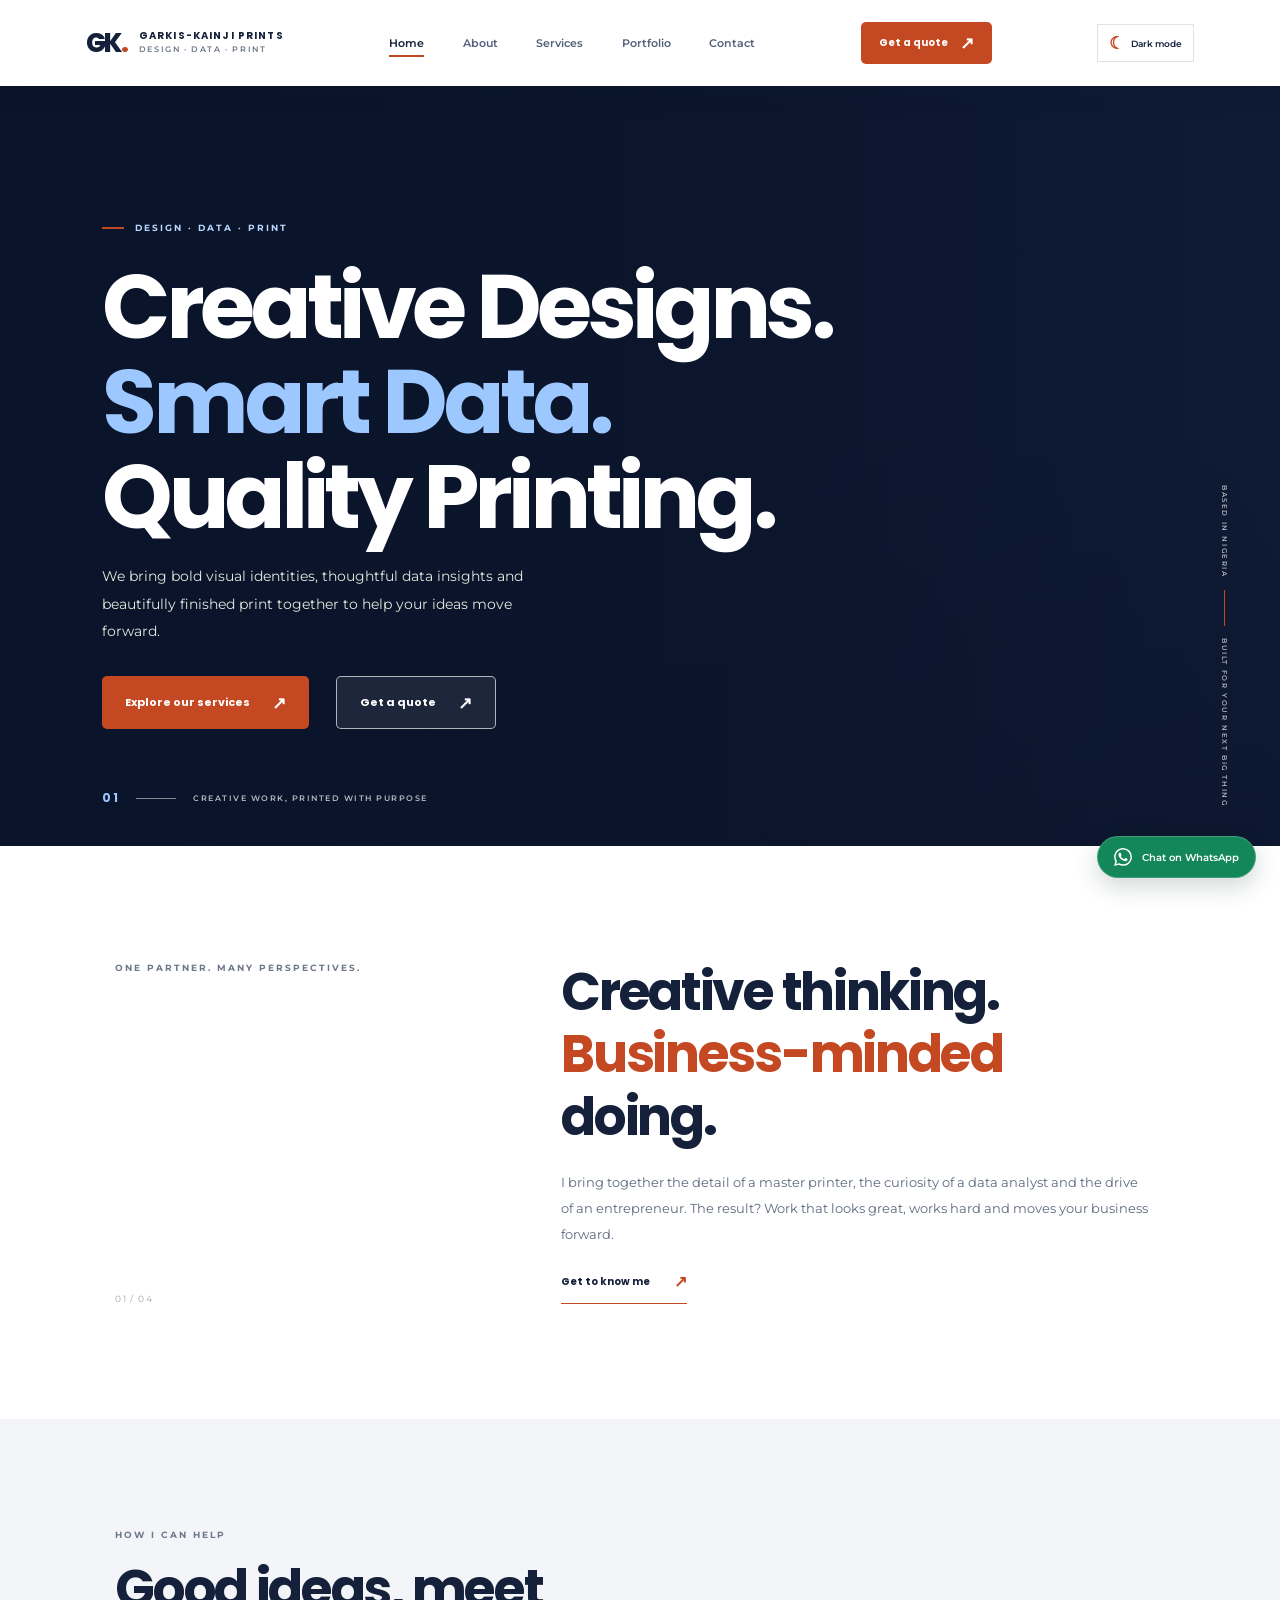
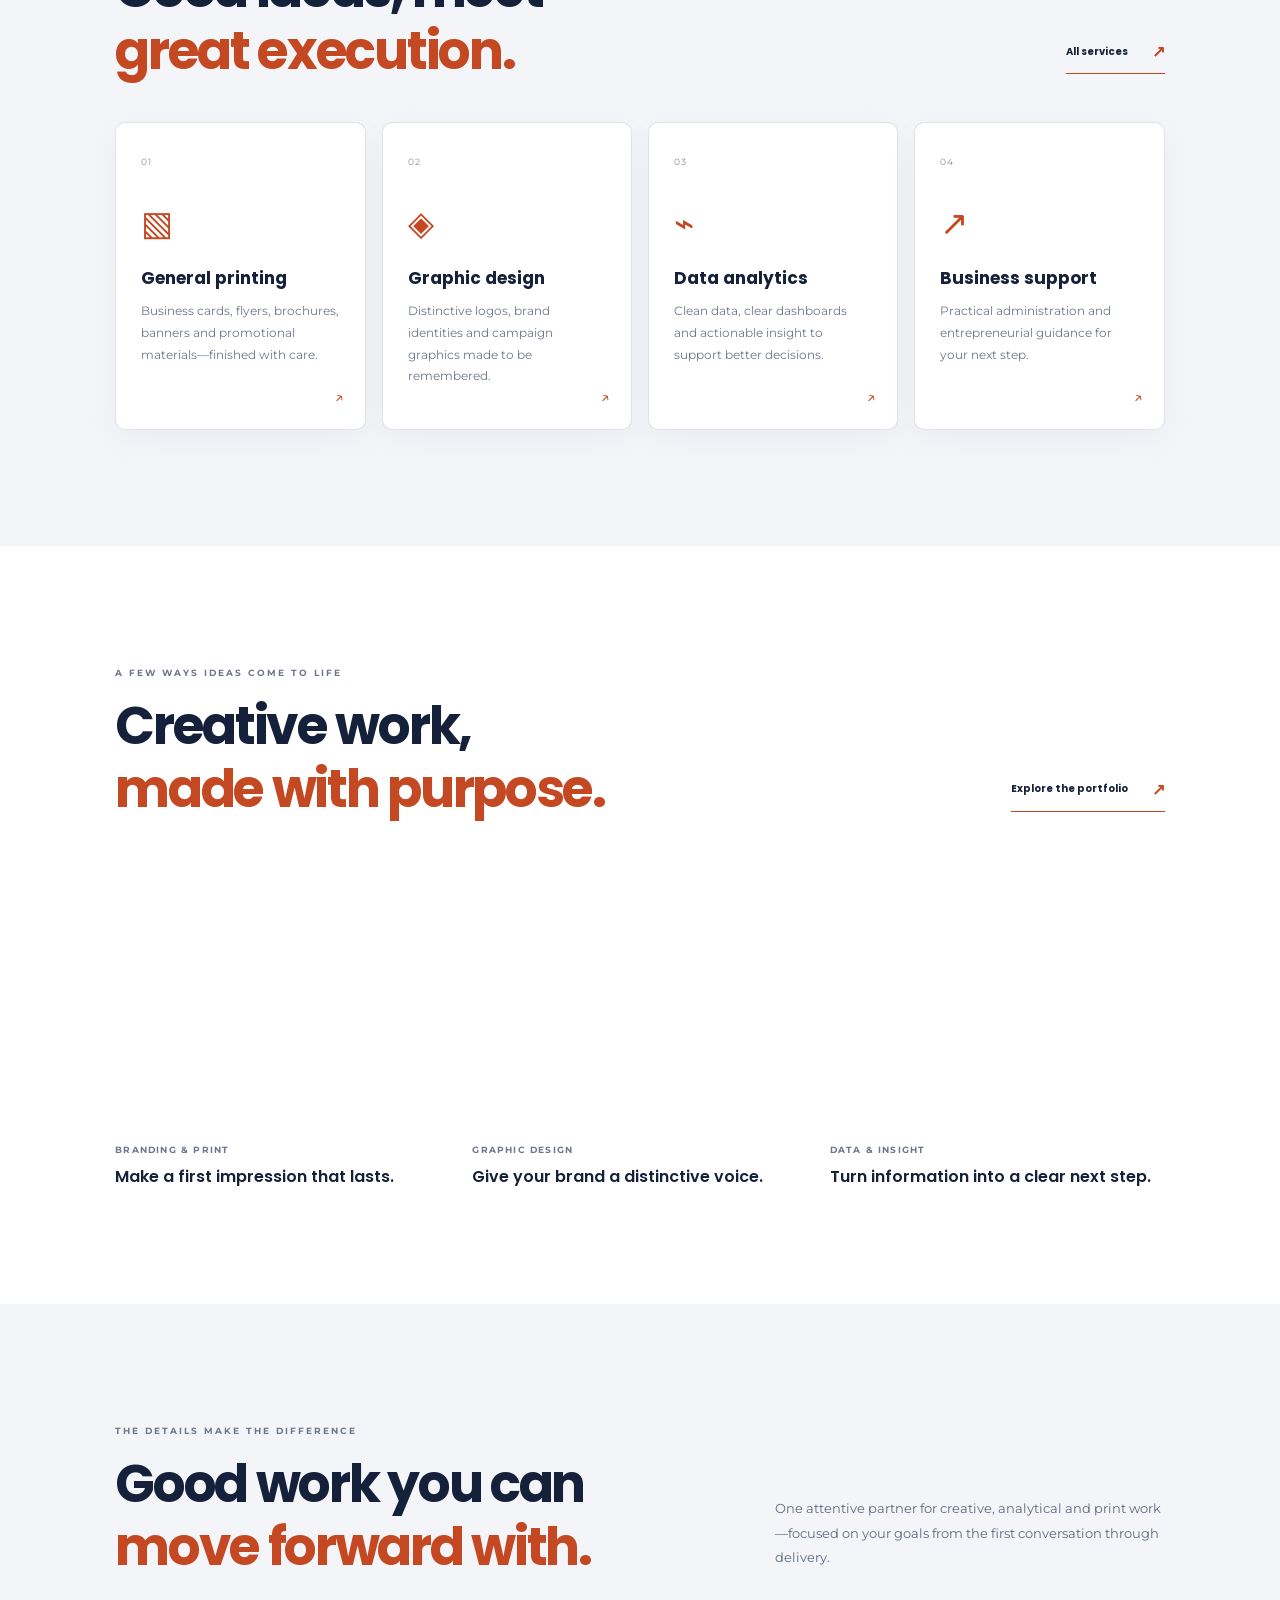
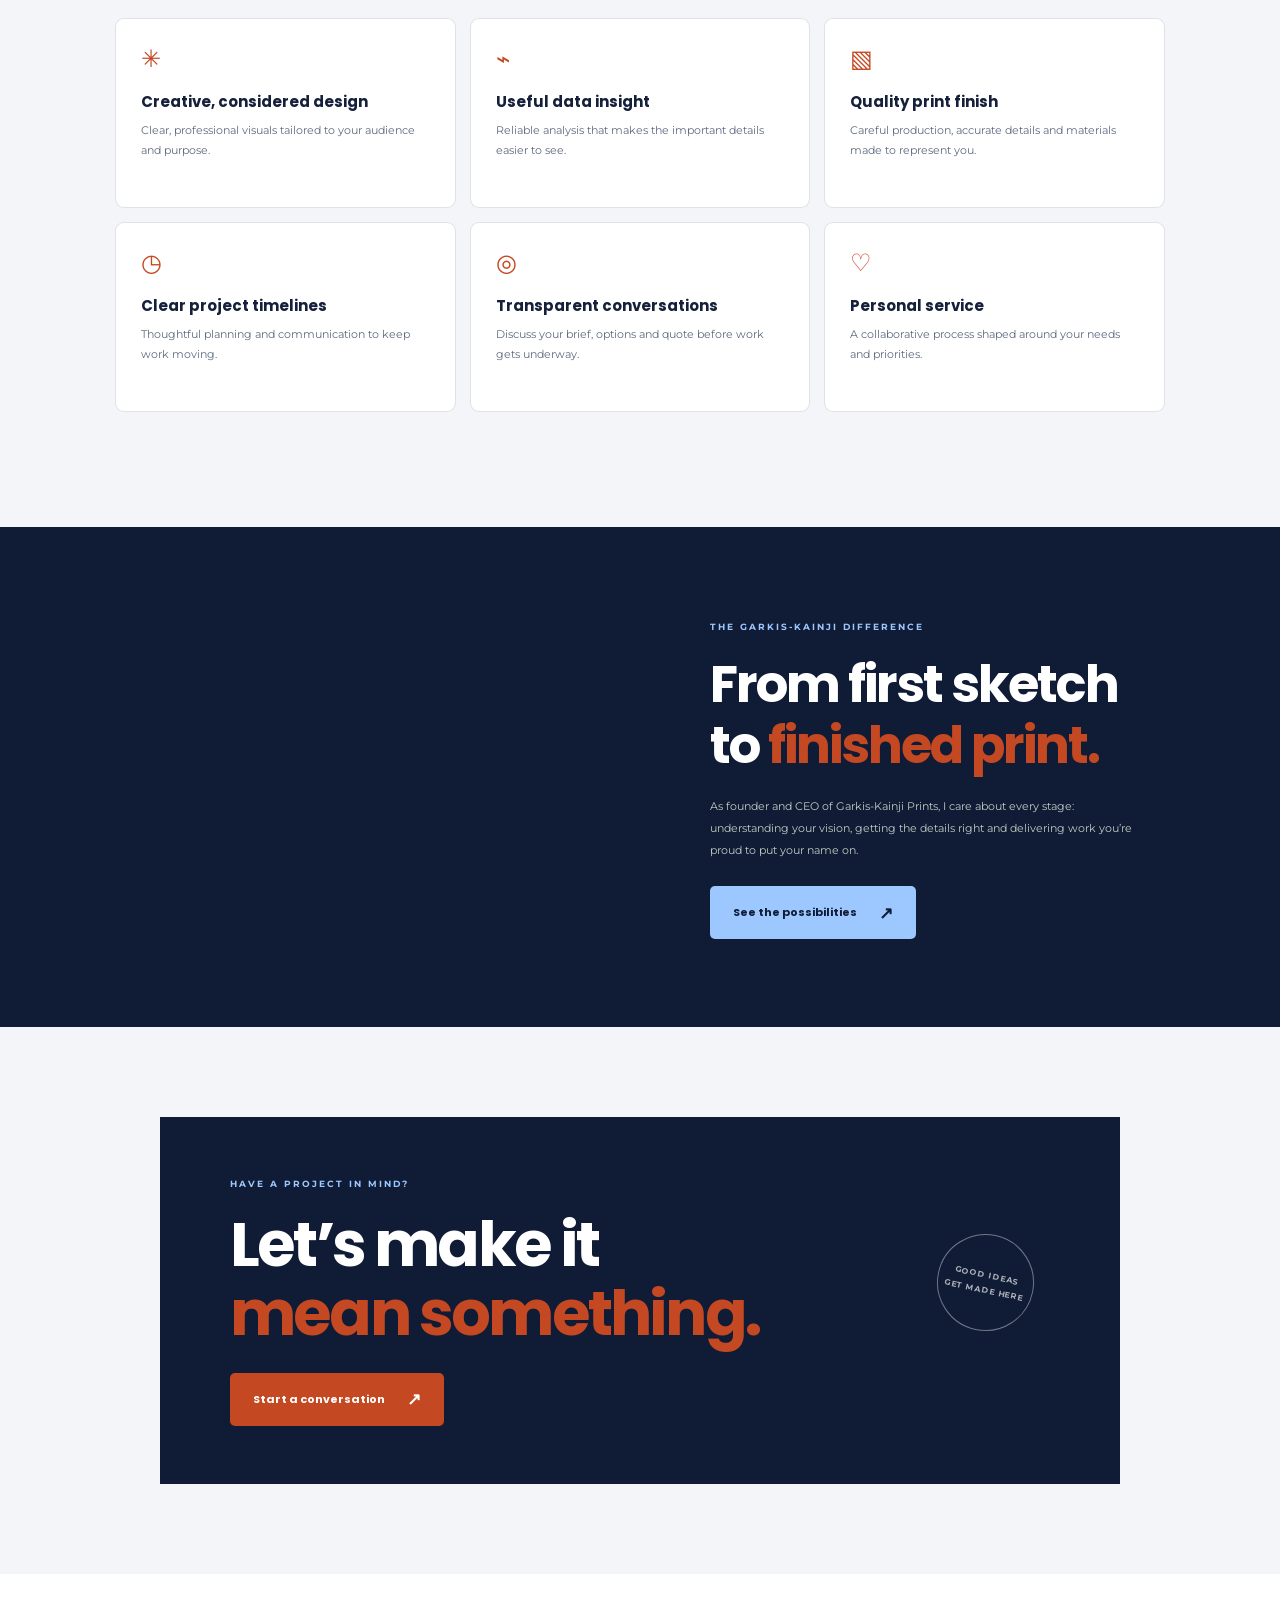
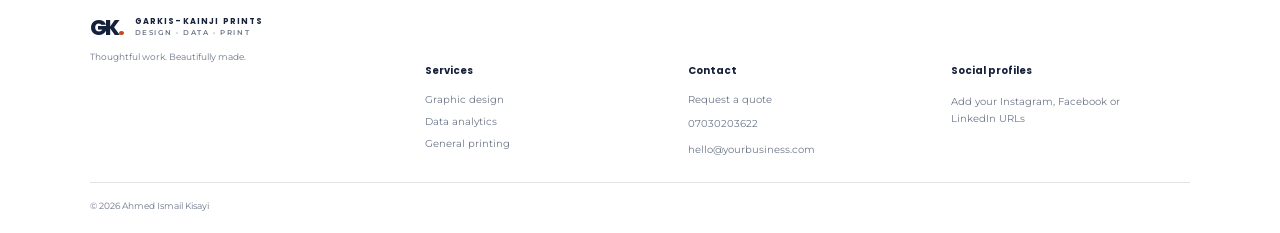
==== commit f1e5d01f: "feat: Update contact methods and improve accessibility - Added WhatsApp and telephone links with dyn" ====
--- a/index.html
+++ b/index.html
@@ -3,9 +3,10 @@
 <head>
   <meta charset="utf-8">
   <meta name="viewport" content="width=device-width, initial-scale=1">
-  <meta name="theme-color" content="#10251f">
-  <meta name="description" content="Meet Ahmed Ismail Kisayi — data analyst, graphic designer, master printer, entrepreneur and founder of Garkis-Kainji Prints.">
-  <title>Ahmed Ismail Kisayi | Creative business, made clearer</title>
+  <meta name="theme-color" content="#101c36">
+  <meta name="description" content="Creative design, practical data analytics and quality printing from Garkis-Kainji Prints. Bring your next idea to life with Ahmed Ismail Kisayi.">
+  <meta name="keywords" content="graphic design, data analytics, printing, branding, Garkis-Kainji Prints">
+  <title>Garkis-Kainji Prints | Design, Data & Printing</title>
   <link rel="preconnect" href="https://fonts.googleapis.com">
   <link rel="preconnect" href="https://fonts.gstatic.com" crossorigin>
   <link href="https://fonts.googleapis.com/css2?family=Montserrat:wght@400;500;600;700;800&family=Poppins:wght@400;500;600;700;800&display=swap" rel="stylesheet">
@@ -14,12 +15,12 @@
 </head>
 <body data-page="home">
   <header class="site-header">
-    <a class="brand" href="index.html" aria-label="Ahmed Ismail Kisayi home"><span class="brand-mark">AK<span>.</span></span><span class="brand-name">AHMED ISMAIL KISAYI<small>PRINT · DESIGN · INSIGHT</small></span></a>
+    <a class="brand" href="index.html" aria-label="Garkis-Kainji Prints home"><span class="brand-mark">GK<span>.</span></span><span class="brand-name">GARKIS-KAINJI PRINTS<small>DESIGN · DATA · PRINT</small></span></a>
     <button class="menu-toggle" aria-label="Open navigation" aria-expanded="false"><span></span><span></span></button>
     <nav class="main-nav" aria-label="Main navigation">
       <a class="active" href="index.html">Home</a><a href="about.html">About</a><a href="services.html">Services</a><a href="portfolio.html">Portfolio</a><a href="contact.html">Contact</a>
     </nav>
-    <button class="button button-small header-cta" data-open-contact>Let’s talk <span>↗</span></button>
+    <button class="button button-small header-cta" data-open-contact>Get a quote <span>↗</span></button>
     <button class="theme-toggle" type="button" aria-label="Switch to dark mode" title="Switch to dark mode"><span class="theme-toggle-icon" aria-hidden="true">☾</span><span class="theme-toggle-label">Dark mode</span></button>
   </header>
   <main>
@@ -31,10 +32,10 @@
       </div>
       <div class="hero-shade"></div>
       <div class="hero-content">
-        <p class="eyebrow hero-eyebrow"><span></span> PRINTING · DESIGN · BUSINESS</p>
-        <h1>Ideas deserve<br>to <em>make an impact.</em></h1>
-        <p class="hero-copy">I’m Ahmed Ismail Kisayi — helping people and businesses turn good ideas into beautiful print, thoughtful design and smarter decisions.</p>
-        <div class="hero-actions"><a class="button" href="services.html">Explore what I do <span>↗</span></a><button class="text-button" data-open-contact>Let’s create something <span>→</span></button></div>
+        <p class="eyebrow hero-eyebrow"><span></span> DESIGN · DATA · PRINT</p>
+        <h1>Creative Designs.<br><em>Smart Data.</em><br>Quality Printing.</h1>
+        <p class="hero-copy">We bring bold visual identities, thoughtful data insights and beautifully finished print together to help your ideas move forward.</p>
+        <div class="hero-actions"><a class="button" href="services.html">Explore our services <span>↗</span></a><button class="button button-outline" data-open-contact>Get a quote <span>↗</span></button></div>
         <div class="hero-index"><span class="slide-count">01</span><span class="slide-rule"></span><span>CREATIVE WORK, PRINTED WITH PURPOSE</span></div>
       </div>
       <div class="hero-aside"><span>BASED IN NIGERIA</span><span class="aside-line"></span><span>BUILT FOR YOUR NEXT BIG THING</span></div>
@@ -46,10 +47,29 @@
     <section class="services-preview section-pad">
       <div class="section-heading reveal"><div><span class="eyebrow">HOW I CAN HELP</span><h2>Good ideas, meet<br><em>great execution.</em></h2></div><a class="inline-link" href="services.html">All services <span>↗</span></a></div>
       <div class="service-grid">
-        <a class="service-card reveal" href="services.html#printing"><span class="service-no">01</span><span class="service-icon">✳</span><h3>General printing</h3><p>Quality print that gives your brand a polished, professional presence.</p><span class="card-arrow">↗</span></a>
-        <a class="service-card reveal" href="services.html#design"><span class="service-no">02</span><span class="service-icon">◈</span><h3>Graphic design</h3><p>Distinctive visuals and brand materials that people remember.</p><span class="card-arrow">↗</span></a>
-        <a class="service-card reveal" href="services.html#data"><span class="service-no">03</span><span class="service-icon">⌁</span><h3>Data analysis</h3><p>Clear insights from your data, ready to support better decisions.</p><span class="card-arrow">↗</span></a>
+        <a class="service-card reveal" href="services.html#printing"><span class="service-no">01</span><span class="service-icon" aria-hidden="true">▧</span><h3>General printing</h3><p>Business cards, flyers, brochures, banners and promotional materials—finished with care.</p><span class="card-arrow">↗</span></a>
+        <a class="service-card reveal" href="services.html#design"><span class="service-no">02</span><span class="service-icon" aria-hidden="true">◈</span><h3>Graphic design</h3><p>Distinctive logos, brand identities and campaign graphics made to be remembered.</p><span class="card-arrow">↗</span></a>
+        <a class="service-card reveal" href="services.html#data"><span class="service-no">03</span><span class="service-icon" aria-hidden="true">⌁</span><h3>Data analytics</h3><p>Clean data, clear dashboards and actionable insight to support better decisions.</p><span class="card-arrow">↗</span></a>
         <a class="service-card reveal" href="services.html#business"><span class="service-no">04</span><span class="service-icon">↗</span><h3>Business support</h3><p>Practical administration and entrepreneurial guidance for your next step.</p><span class="card-arrow">↗</span></a>
+      </div>
+    </section>
+    <section class="home-portfolio section-pad">
+      <div class="section-heading reveal"><div><span class="eyebrow">A FEW WAYS IDEAS COME TO LIFE</span><h2>Creative work,<br><em>made with purpose.</em></h2></div><a class="inline-link" href="portfolio.html">Explore the portfolio <span>↗</span></a></div>
+      <div class="home-work-grid">
+        <a class="home-work-card reveal" href="portfolio.html"><span class="home-work-image work-one" role="img" aria-label="Colorful graphic design and printed materials"></span><span class="home-work-label">BRANDING & PRINT</span><strong>Make a first impression that lasts.</strong></a>
+        <a class="home-work-card reveal" href="portfolio.html"><span class="home-work-image work-three" role="img" aria-label="Creative visual identity and design project"></span><span class="home-work-label">GRAPHIC DESIGN</span><strong>Give your brand a distinctive voice.</strong></a>
+        <a class="home-work-card reveal" href="portfolio.html"><span class="home-work-image data-work" role="img" aria-label="Analytics dashboard with business data visualizations"></span><span class="home-work-label">DATA & INSIGHT</span><strong>Turn information into a clear next step.</strong></a>
+      </div>
+    </section>
+    <section class="why-choose section-pad">
+      <div class="section-heading reveal"><div><span class="eyebrow">THE DETAILS MAKE THE DIFFERENCE</span><h2>Good work you can<br><em>move forward with.</em></h2></div><p>One attentive partner for creative, analytical and print work—focused on your goals from the first conversation through delivery.</p></div>
+      <div class="benefit-grid">
+        <article class="benefit-card reveal"><span aria-hidden="true">✳</span><h3>Creative, considered design</h3><p>Clear, professional visuals tailored to your audience and purpose.</p></article>
+        <article class="benefit-card reveal"><span aria-hidden="true">⌁</span><h3>Useful data insight</h3><p>Reliable analysis that makes the important details easier to see.</p></article>
+        <article class="benefit-card reveal"><span aria-hidden="true">▧</span><h3>Quality print finish</h3><p>Careful production, accurate details and materials made to represent you.</p></article>
+        <article class="benefit-card reveal"><span aria-hidden="true">◷</span><h3>Clear project timelines</h3><p>Thoughtful planning and communication to keep work moving.</p></article>
+        <article class="benefit-card reveal"><span aria-hidden="true">◎</span><h3>Transparent conversations</h3><p>Discuss your brief, options and quote before work gets underway.</p></article>
+        <article class="benefit-card reveal"><span aria-hidden="true">♡</span><h3>Personal service</h3><p>A collaborative process shaped around your needs and priorities.</p></article>
       </div>
     </section>
     <section class="feature-band">
@@ -60,8 +80,8 @@
       <div class="closing-inner reveal"><span class="eyebrow">HAVE A PROJECT IN MIND?</span><h2>Let’s make it<br><em>mean something.</em></h2><button class="button" data-open-contact>Start a conversation <span>↗</span></button><span class="closing-stamp">GOOD IDEAS<br>GET MADE HERE</span></div>
     </section>
   </main>
-  <footer class="site-footer"><a class="brand footer-brand" href="index.html"><span class="brand-mark">AK<span>.</span></span><span class="brand-name">AHMED ISMAIL KISAYI<small>PRINT · DESIGN · INSIGHT</small></span></a><p>Thoughtful work. Beautifully made.</p><span>© <span data-year></span> Ahmed Ismail Kisayi</span></footer>
-  <a class="whatsapp-float" href="https://wa.me/2347030203622" target="_blank" rel="noopener noreferrer" aria-label="Chat with Ahmed on WhatsApp at 07030203622"><span class="whatsapp-icon" aria-hidden="true"><svg viewBox="0 0 32 32" focusable="false"><path d="M16 3.2A12.5 12.5 0 0 0 5.2 22L3.5 28.5l6.7-1.7A12.7 12.7 0 1 0 16 3.2Zm0 22.5a10 10 0 0 1-5.1-1.4l-.4-.2-3.9 1 1-3.8-.3-.4A10 10 0 1 1 16 25.7Zm5.5-7.4c-.3-.2-1.9-.9-2.2-1s-.5-.2-.7.2-.8 1-1 1.2-.4.2-.7 0a8.4 8.4 0 0 1-2.6-1.6 9.5 9.5 0 0 1-1.8-2.2c-.2-.3 0-.5.2-.7l.5-.5c.2-.2.2-.4.3-.6.1-.2 0-.4 0-.6s-.7-1.7-1-2.3c-.2-.6-.5-.5-.7-.5h-.6c-.2 0-.6.1-.9.4s-1.2 1.2-1.2 2.8 1.2 3.2 1.4 3.4c.2.2 2.4 3.7 5.8 5.1.8.4 1.5.6 2 .7.9.3 1.7.2 2.3.1.7-.1 1.9-.8 2.2-1.5.3-.8.3-1.4.2-1.5s-.2-.2-.5-.4Z"/></svg></span><span>Chat on WhatsApp</span></a>
-  <div class="contact-modal" role="dialog" aria-modal="true" aria-labelledby="modal-title" aria-hidden="true"><div class="modal-backdrop" data-close-contact></div><div class="modal-card"><button class="modal-close" aria-label="Close contact form" data-close-contact>×</button><span class="eyebrow">LET’S TALK ABOUT IT</span><h2 id="modal-title">What are you<br><em>bringing to life?</em></h2><p>Tell me a little about your project and I’ll get back to you.</p><form class="contact-form"><label>Your name<input name="name" autocomplete="name" required placeholder="Name"></label><label>Email address<input type="email" name="email" autocomplete="email" required placeholder="you@example.com"></label><label>What do you have in mind?<textarea name="message" rows="3" required placeholder="A print project, design, data question..."></textarea></label><button class="button" type="submit">Send via WhatsApp <span>↗</span></button><small class="form-note">Your message opens in WhatsApp so you can send it directly.</small></form></div></div>
+  <footer class="site-footer"><a class="brand footer-brand" href="index.html"><span class="brand-mark">GK<span>.</span></span><span class="brand-name">GARKIS-KAINJI PRINTS<small>DESIGN · DATA · PRINT</small></span></a><p>Thoughtful work. Beautifully made.</p><nav class="footer-services" aria-label="Footer services"><strong>Services</strong><a href="services.html#design">Graphic design</a><a href="services.html#data">Data analytics</a><a href="services.html#printing">General printing</a></nav><div class="footer-contact"><strong>Contact</strong><a href="contact.html">Request a quote</a><a data-phone-link href="tel:+2347030203622"><span data-contact-phone>07030203622</span></a><span>hello@yourbusiness.com</span></div><div class="footer-social"><strong>Social profiles</strong><span>Add your Instagram, Facebook or LinkedIn URLs</span></div><span>© <span data-year></span> Ahmed Ismail Kisayi</span></footer>
+  <a class="whatsapp-float" href="https://wa.me/2347030203622" target="_blank" rel="noopener noreferrer" aria-label="Chat with Garkis-Kainji Prints on WhatsApp"><span class="whatsapp-icon" aria-hidden="true"><svg viewBox="0 0 32 32" focusable="false"><path d="M16 3.2A12.5 12.5 0 0 0 5.2 22L3.5 28.5l6.7-1.7A12.7 12.7 0 1 0 16 3.2Zm0 22.5a10 10 0 0 1-5.1-1.4l-.4-.2-3.9 1 1-3.8-.3-.4A10 10 0 1 1 16 25.7Zm5.5-7.4c-.3-.2-1.9-.9-2.2-1s-.5-.2-.7.2-.8 1-1 1.2-.4.2-.7 0a8.4 8.4 0 0 1-2.6-1.6 9.5 9.5 0 0 1-1.8-2.2c-.2-.3 0-.5.2-.7l.5-.5c.2-.2.2-.4.3-.6.1-.2 0-.4 0-.6s-.7-1.7-1-2.3c-.2-.6-.5-.5-.7-.5h-.6c-.2 0-.6.1-.9.4s-1.2 1.2-1.2 2.8 1.2 3.2 1.4 3.4c.2.2 2.4 3.7 5.8 5.1.8.4 1.5.6 2 .7.9.3 1.7.2 2.3.1.7-.1 1.9-.8 2.2-1.5.3-.8.3-1.4.2-1.5s-.2-.2-.5-.4Z"/></svg></span><span>Chat on WhatsApp</span></a>
+  <div class="contact-modal" role="dialog" aria-modal="true" aria-labelledby="modal-title" aria-hidden="true"><div class="modal-backdrop" data-close-contact></div><div class="modal-card"><button class="modal-close" aria-label="Close contact form" data-close-contact>×</button><span class="eyebrow">LET’S TALK ABOUT IT</span><h2 id="modal-title">What are you<br><em>bringing to life?</em></h2><p>Tell me a little about your project and I’ll get back to you.</p><form class="contact-form"><label>Your name<input name="name" autocomplete="name" required placeholder="Name"></label><label>Email address<input type="email" name="email" autocomplete="email" required placeholder="you@example.com"></label><label>Phone number<input type="tel" name="phone" autocomplete="tel" inputmode="tel" pattern="[0-9+ .\x2d]{7,20}" title="Enter a valid phone number" required placeholder="+234 000 000 0000"></label><label>Service required<select name="service" required><option value="" disabled selected>Choose a service</option><option>Graphic design</option><option>Data analytics</option><option>General printing</option><option>Business administration</option><option>Something else</option></select></label><label>Project description<textarea name="message" rows="3" required placeholder="Tell us a little about your project..."></textarea></label><button class="button" type="submit">Continue in WhatsApp <span>↗</span></button><small class="form-note">Your message opens in WhatsApp so you can review and send it directly.</small></form></div></div>
 </body>
 </html>
--- a/styles.css
+++ b/styles.css
@@ -1,37 +1,37 @@
 :root {
   color-scheme: light;
-  --forest: #10251f;
-  --forest-soft: #18342c;
-  --cream: #f6f3ea;
-  --paper: #fffdf7;
-  --orange: #f0734c;
-  --orange-dark: #d95835;
-  --lime: #dce98c;
-  --ink: #19251f;
-  --muted: #71776e;
-  --line: rgba(25, 37, 31, .15);
-  --nav-link: #526057;
-  --body-copy: #687067;
-  --service-copy: #4f5950;
-  --form-background: #fffefa;
-  --form-border: #dcded5;
-  --placeholder: #9da298;
+  --forest: #101c36;
+  --forest-soft: #1a2a4a;
+  --cream: #f3f5f9;
+  --paper: #ffffff;
+  --orange: #c44822;
+  --orange-dark: #a53c1d;
+  --lime: #9cc8ff;
+  --ink: #15213a;
+  --muted: #6d7789;
+  --line: rgba(21, 33, 58, .13);
+  --nav-link: #53617a;
+  --body-copy: #5e6a7f;
+  --service-copy: #4b5870;
+  --form-background: #ffffff;
+  --form-border: #d8deea;
+  --placeholder: #8993a5;
   --heading: "Poppins", sans-serif;
   --body: "Montserrat", sans-serif;
 }
 :root[data-theme="dark"] {
   color-scheme: dark;
-  --paper: #151d19;
-  --cream: #1d2923;
-  --ink: #e8eee8;
-  --muted: #aab5ac;
-  --line: rgba(232, 238, 232, .16);
-  --nav-link: #c1ccc3;
-  --body-copy: #b3beb5;
-  --service-copy: #c3cdc5;
-  --form-background: #1d2923;
-  --form-border: #435148;
-  --placeholder: #87948a;
+  --paper: #111a2d;
+  --cream: #17233b;
+  --ink: #edf3ff;
+  --muted: #a8b4ca;
+  --line: rgba(237, 243, 255, .15);
+  --nav-link: #c4d0e4;
+  --body-copy: #bdc8da;
+  --service-copy: #c6d0e1;
+  --form-background: #17233b;
+  --form-border: #3a4965;
+  --placeholder: #9baac1;
 }
 * { box-sizing: border-box; }
 html { scroll-behavior: smooth; }
@@ -342,3 +342,193 @@
   .modal-card { padding: 32px 24px 27px; }
   .modal-card h2 { font-size: 31px; }
 }
+
+.site-header {
+  position: sticky;
+  top: 0;
+  box-shadow: 0 8px 28px rgba(16, 28, 54, .06);
+}
+.button { border-radius: 5px; }
+.button-outline {
+  border: 1px solid rgba(255, 255, 255, .65);
+  background: rgba(255, 255, 255, .08);
+  color: #fff;
+}
+.button-outline:hover { border-color: var(--orange); background: var(--orange); }
+.hero { min-height: 650px; }
+.hero-content { max-width: 1360px; padding-top: clamp(110px, 15vh, 170px); }
+.hero h1 { max-width: 780px; font-size: clamp(52px, 7vw, 92px); }
+.hero-copy { font-size: 14px; }
+.hero-shade {
+  background: linear-gradient(90deg, rgba(9, 19, 41, .94) 0%, rgba(9, 19, 41, .77) 48%, rgba(9, 19, 41, .18) 100%),
+    linear-gradient(0deg, rgba(9, 19, 41, .34), transparent 55%);
+}
+.hero-eyebrow { color: #b9d7ff; }
+.intro-main p, .about-copy p, .contact-details > p,
+.portfolio-intro > p, .service-detail p { font-size: 13px; }
+.service-grid { grid-template-columns: repeat(4, minmax(0, 1fr)); gap: 16px; border: 0; }
+.service-card {
+  min-height: 290px;
+  padding: 27px 25px 30px;
+  border: 1px solid var(--line);
+  border-radius: 10px;
+  background: var(--paper);
+  box-shadow: 0 10px 35px rgba(16, 28, 54, .04);
+}
+.service-card:hover {
+  border-color: rgba(241, 106, 58, .45);
+  box-shadow: 0 18px 38px rgba(16, 28, 54, .1);
+}
+.service-icon { margin-top: 29px; font-size: 34px; }
+.service-card h3 { font-size: 17px; }
+.service-card p { font-size: 12px; line-height: 1.8; }
+.home-portfolio { background: var(--paper); }
+.home-work-grid { display: grid; grid-template-columns: repeat(3, 1fr); gap: 22px; }
+.home-work-card {
+  display: flex;
+  flex-direction: column;
+  gap: 10px;
+  color: var(--ink);
+}
+.home-work-image {
+  display: block;
+  width: 100%;
+  min-height: 265px;
+  margin-bottom: 9px;
+  border-radius: 8px;
+  background-position: center;
+  background-size: cover;
+  transition: transform .35s ease, box-shadow .35s ease;
+}
+.home-work-card:hover .home-work-image {
+  transform: translateY(-4px);
+  box-shadow: 0 18px 32px rgba(16, 28, 54, .15);
+}
+.home-work-label, .portfolio-disclaimer {
+  color: var(--muted);
+  font-size: 9px;
+  font-weight: 700;
+  letter-spacing: 1.2px;
+}
+.home-work-card strong { font: 600 16px/1.5 var(--heading); }
+.data-work {
+  background-image: url("https://images.unsplash.com/photo-1460925895917-afdab827c52f?auto=format&fit=crop&w=1400&q=80");
+}
+.why-choose { background: var(--cream); }
+.why-choose .section-heading { align-items: end; gap: 28px; }
+.why-choose .section-heading > p {
+  max-width: 390px;
+  margin: 0 0 8px;
+  color: var(--body-copy);
+  font-size: 13px;
+  line-height: 1.9;
+}
+.benefit-grid { display: grid; grid-template-columns: repeat(3, 1fr); gap: 14px; }
+.benefit-card {
+  min-height: 190px;
+  padding: 25px;
+  border: 1px solid var(--line);
+  border-radius: 9px;
+  background: var(--paper);
+}
+.benefit-card > span { color: var(--orange); font-size: 24px; }
+.benefit-card h3 { margin: 17px 0 8px; font-size: 15px; }
+.benefit-card p { margin: 0; color: var(--body-copy); font-size: 11px; line-height: 1.8; }
+.portfolio-showcase { padding-top: 35px; }
+.portfolio-filters { display: flex; flex-wrap: wrap; gap: 10px; margin-bottom: 34px; }
+.portfolio-filter {
+  padding: 10px 16px;
+  border: 1px solid var(--line);
+  border-radius: 30px;
+  background: transparent;
+  color: var(--nav-link);
+  font: 600 11px var(--body);
+  transition: color .2s ease, background .2s ease, border-color .2s ease;
+}
+.portfolio-filter:hover, .portfolio-filter.is-active {
+  border-color: var(--forest);
+  background: var(--forest);
+  color: #fff;
+}
+.portfolio-grid { padding: 10px 0 24px; }
+.portfolio-item { overflow: hidden; }
+.portfolio-image { border-radius: 8px; }
+.portfolio-caption > span { font-size: 9px; }
+.portfolio-caption h3 { font-size: 19px; }
+.portfolio-disclaimer { max-width: 720px; margin: 20px 0 0; font-weight: 500; letter-spacing: .2px; line-height: 1.8; }
+.contact-form { gap: 18px; }
+.contact-form label { font-size: 11px; }
+.contact-form input, .contact-form textarea, .contact-form select {
+  border-radius: 5px;
+  padding: 14px 15px;
+  font-size: 12px;
+}
+.form-note { font-size: 10px; }
+.contact-modal .modal-card { border-radius: 12px; }
+.modal-card .contact-form { grid-template-columns: repeat(2, minmax(0, 1fr)); }
+.modal-card .contact-form label:nth-last-of-type(1),
+.modal-card .contact-form .button,
+.modal-card .contact-form .form-note { grid-column: 1 / -1; }
+:where(a, button, input, textarea, select):focus-visible {
+  outline: 3px solid #2875d8;
+  outline-offset: 3px;
+}
+.site-footer {
+  min-height: 0;
+  padding: 42px 7% 22px;
+  display: grid;
+  grid-template-columns: 1.3fr repeat(3, minmax(0, 1fr));
+  align-items: start;
+  gap: 24px;
+}
+.site-footer > p { grid-column: 1; margin: -12px 0 0; }
+.footer-services, .footer-contact, .footer-social {
+  display: grid;
+  align-content: start;
+  gap: 9px;
+  color: var(--muted);
+  font-size: 10px;
+}
+.footer-services strong, .footer-contact strong, .footer-social strong {
+  margin-bottom: 5px;
+  color: var(--ink);
+  font: 700 10px var(--heading);
+}
+.footer-services a, .footer-contact a { width: fit-content; }
+.footer-services a:hover, .footer-contact a:hover { color: var(--orange); }
+.footer-contact span, .footer-social span { line-height: 1.7; }
+.footer-social span { max-width: 190px; }
+.site-footer > span {
+  grid-column: 1 / -1;
+  padding-top: 17px;
+  border-top: 1px solid var(--line);
+}
+@media (max-width: 900px) {
+  .service-grid { grid-template-columns: repeat(2, minmax(0, 1fr)); }
+  .home-work-grid { grid-template-columns: repeat(2, 1fr); }
+  .benefit-grid { grid-template-columns: repeat(2, 1fr); }
+}
+@media (max-width: 680px) {
+  .hero { min-height: 590px; }
+  .hero-content { padding: 100px 25px 100px; }
+  .hero h1 { font-size: clamp(44px, 11vw, 65px); }
+  .hero-actions { flex-direction: row; flex-wrap: wrap; gap: 10px; }
+  .hero-actions .button { min-height: 49px; padding: 0 14px; gap: 10px; font-size: 10px; }
+  .service-grid { gap: 10px; }
+  .service-card { min-height: 245px; padding: 18px 14px 25px; }
+  .service-card h3 { font-size: 14px; }
+  .service-card p { font-size: 10px; }
+  .home-work-grid, .benefit-grid { grid-template-columns: 1fr; }
+  .home-work-image { min-height: 230px; }
+  .why-choose .section-heading { gap: 12px; }
+  .why-choose .section-heading > p { font-size: 12px; }
+  .portfolio-filters { gap: 7px; }
+  .portfolio-filter { padding: 9px 12px; font-size: 10px; }
+  .modal-card .contact-form { grid-template-columns: 1fr; }
+  .modal-card .contact-form label,
+  .modal-card .contact-form .button,
+  .modal-card .contact-form .form-note { grid-column: 1; }
+  .site-footer { grid-template-columns: repeat(2, minmax(0, 1fr)); gap: 22px 14px; }
+  .site-footer .footer-brand, .site-footer > p, .site-footer > span, .footer-social { grid-column: 1 / -1; }
+  .site-footer > p { margin: -13px 0 0; }
+}
